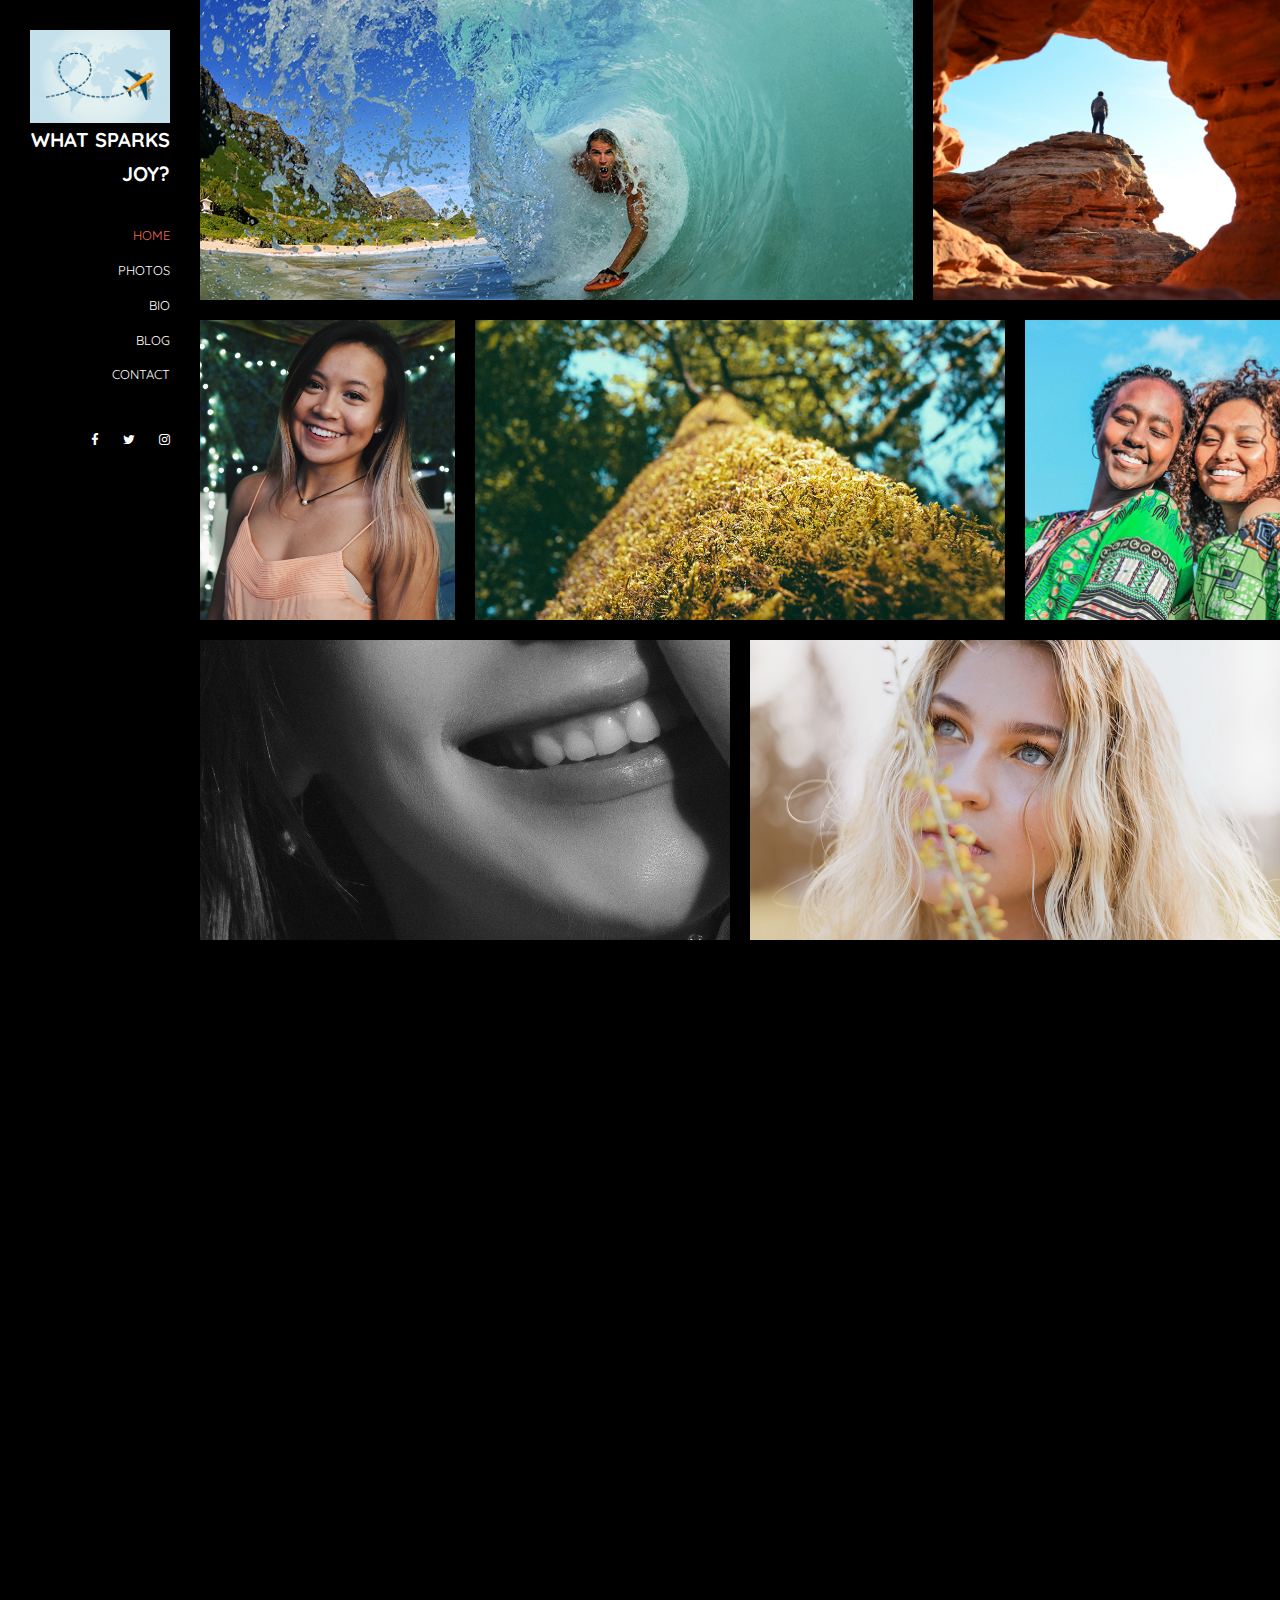
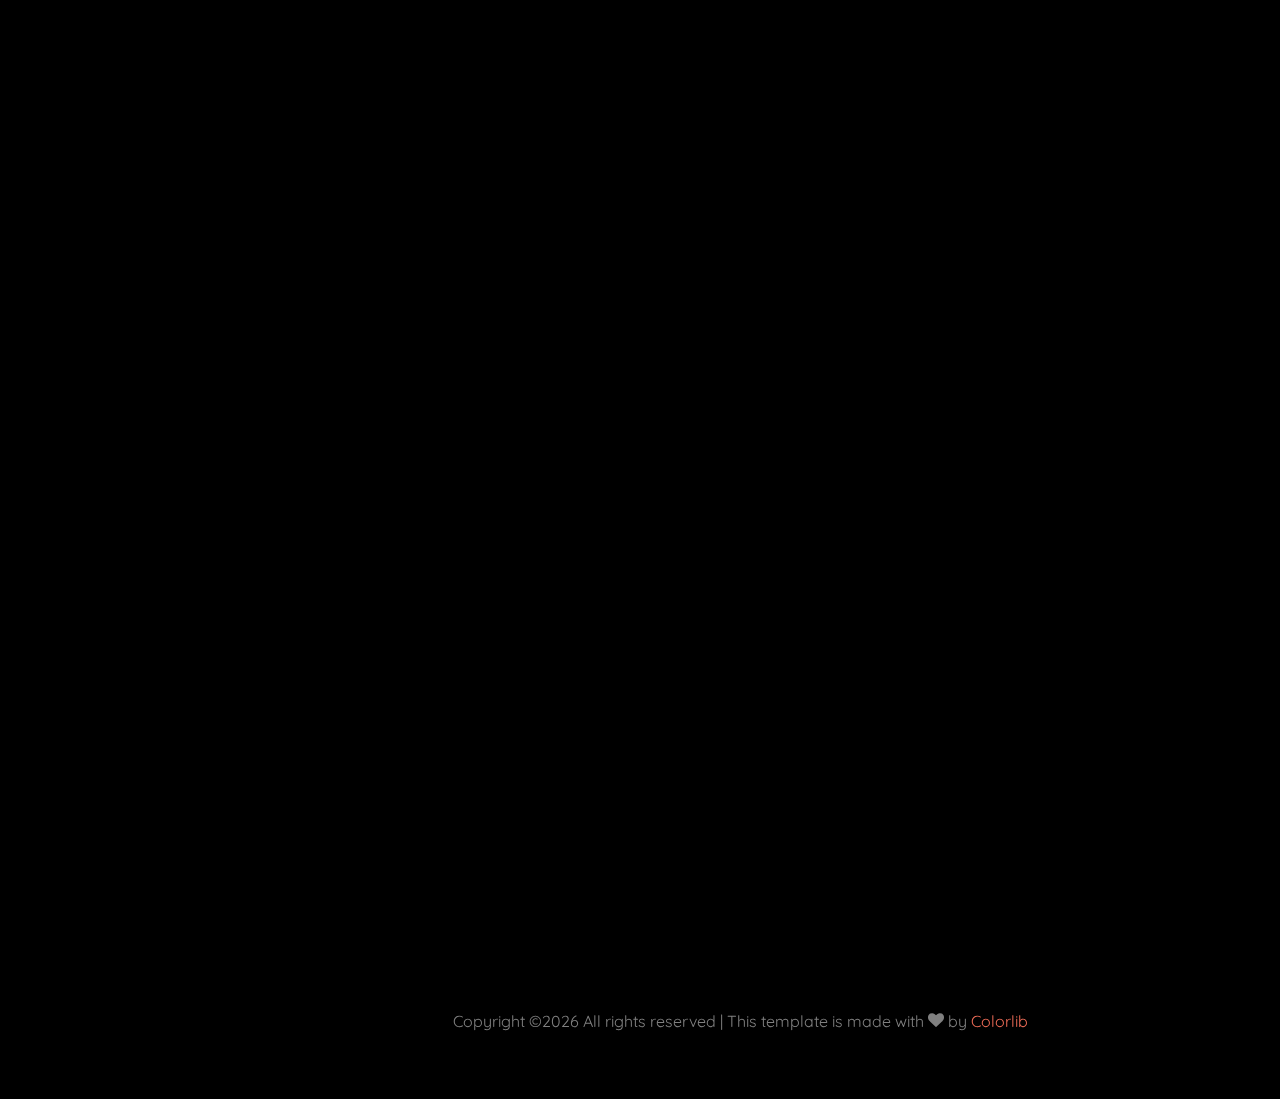
==== index.html @ b24325b1 "Change Theme" ====
<!DOCTYPE html>
<html lang="en">
  <head>
    <title>Shutter &mdash; Colorlib Website Template</title>
    <meta charset="utf-8">
    <meta name="viewport" content="width=device-width, initial-scale=1, shrink-to-fit=no">

    <link href="https://fonts.googleapis.com/css?family=Quicksand:300,400,500,700,900" rel="stylesheet">
    <link rel="stylesheet" href="fonts/icomoon/style.css">

    <link rel="stylesheet" href="css/bootstrap.min.css">
    <link rel="stylesheet" href="css/magnific-popup.css">
    <link rel="stylesheet" href="css/jquery-ui.css">
    <link rel="stylesheet" href="css/owl.carousel.min.css">
    <link rel="stylesheet" href="css/owl.theme.default.min.css">

    <link rel="stylesheet" href="css/bootstrap-datepicker.css">

    <link rel="stylesheet" href="fonts/flaticon/font/flaticon.css">

    <link rel="stylesheet" href="css/aos.css">
    <link rel="stylesheet" href="css/fancybox.min.css">

    <link rel="stylesheet" href="css/style.css">

  </head>
  <body>


  <div class="site-wrap">

  <div class="site-mobile-menu">
    <div class="site-mobile-menu-header">
      <div class="site-mobile-menu-close mt-3">
        <span class="icon-close2 js-menu-toggle"></span>
      </div>
    </div>
    <div class="site-mobile-menu-body"></div>
  </div>

  <header class="header-bar d-flex d-lg-block align-items-center" data-aos="fade-left">

    <div class="site-logo">
      <img src="images/about.jpg" alt="Image" class="img-fluid">
      <a href="index.html">What Sparks Joy?</a>
    </div>

    <div class="d-inline-block d-xl-none ml-md-0 ml-auto py-3" style="position: relative; top: 3px;"><a href="#" class="site-menu-toggle js-menu-toggle text-white"><span class="icon-menu h3"></span></a></div>

    <div class="main-menu">
      <ul class="js-clone-nav">
        <li class="active"><a href="index.html">Home</a></li>
        <li><a href="photos.html">Photos</a></li>
        <li><a href="bio.html">Bio</a></li>
        <li><a href="blog.html">Blog</a></li>
        <li><a href="contact.html">Contact</a></li>
      </ul>
      <ul class="social js-clone-nav">
        <li><a href="#"><span class="icon-facebook"></span></a></li>
        <li><a href="#"><span class="icon-twitter"></span></a></li>
        <li><a href="#"><span class="icon-instagram"></span></a></li>
      </ul>
    </div>
  </header>
  <main class="main-content">
    <div class="container-fluid photos">
      <div class="row align-items-stretch">

        <div class="col-6 col-md-6 col-lg-8" data-aos="fade-up">
          <a href="single.html" class="d-block photo-item">
            <img src="images/img_4.jpg" alt="Image" class="img-fluid">
            <div class="photo-text-more">
              <div class="photo-text-more">
              <h3 class="heading">Photos Title Here</h3>
              <span class="meta">42 Photos</span>
            </div>
            </div>
          </a>
        </div>
        <div class="col-6 col-md-6 col-lg-4" data-aos="fade-up" data-aos-delay="100">
          <a href="single.html" class="d-block photo-item">
            <img src="images/img_5.jpg" alt="Image" class="img-fluid">
            <div class="photo-text-more">
              <div class="photo-text-more">
              <h3 class="heading">Photos Title Here</h3>
              <span class="meta">42 Photos</span>
            </div>
            </div>
          </a>
        </div>

        <div class="col-6 col-md-6 col-lg-3" data-aos="fade-up">
          <a href="single.html" class="d-block photo-item">
            <img src="images/img_1.jpg" alt="Image" class="img-fluid">
            <div class="photo-text-more">
              <h3 class="heading">Photos Title Here</h3>
              <span class="meta">42 Photos</span>
            </div>
          </a>
        </div>
        <div class="col-6 col-md-6 col-lg-6" data-aos="fade-up" data-aos-delay="200">
          <a href="single.html" class="d-block photo-item">
            <img src="images/img_2.jpg" alt="Image" class="img-fluid">
            <div class="photo-text-more">
              <div class="photo-text-more">
              <h3 class="heading">Photos Title Here</h3>
              <span class="meta">42 Photos</span>
            </div>
            </div>
          </a>
        </div>
        <div class="col-6 col-md-6 col-lg-3" data-aos="fade-up" data-aos-delay="300">
          <a href="single.html" class="d-block photo-item">
            <img src="images/img_3.jpg" alt="Image" class="img-fluid">
            <div class="photo-text-more">
              <div class="photo-text-more">
              <h3 class="heading">Photos Title Here</h3>
              <span class="meta">42 Photos</span>
            </div>
            </div>
          </a>
        </div>



        <div class="col-6 col-md-6 col-lg-6" data-aos="fade-up" data-aos-delay="">
          <a href="single.html" class="d-block photo-item">
            <img src="images/img_6.jpg" alt="Image" class="img-fluid">
            <div class="photo-text-more">
              <div class="photo-text-more">
              <h3 class="heading">Photos Title Here</h3>
              <span class="meta">42 Photos</span>
            </div>
            </div>
          </a>
        </div>
        <div class="col-6 col-md-6 col-lg-6" data-aos="fade-up" data-aos-delay="100">
          <a href="single.html" class="d-block photo-item">
            <img src="images/img_7.jpg" alt="Image" class="img-fluid">
            <div class="photo-text-more">
              <div class="photo-text-more">
              <h3 class="heading">Photos Title Here</h3>
              <span class="meta">42 Photos</span>
            </div>
            </div>
          </a>
        </div>


        <div class="col-6 col-md-6 col-lg-4" data-aos="fade-up" data-aos-delay="">
          <a href="single.html" class="d-block photo-item">
            <img src="images/img_8.jpg" alt="Image" class="img-fluid">
            <div class="photo-text-more">
              <div class="photo-text-more">
              <h3 class="heading">Photos Title Here</h3>
              <span class="meta">42 Photos</span>
            </div>
            </div>
          </a>
        </div>
        <div class="col-6 col-md-6 col-lg-4" data-aos="fade-up" data-aos-delay="100">
          <a href="single.html" class="d-block photo-item">
            <img src="images/img_9.jpg" alt="Image" class="img-fluid">
            <div class="photo-text-more">
              <div class="photo-text-more">
              <h3 class="heading">Photos Title Here</h3>
              <span class="meta">42 Photos</span>
            </div>
            </div>
          </a>
        </div>
        <div class="col-6 col-md-6 col-lg-4" data-aos="fade-up" data-aos-delay="200">
          <a href="single.html" class="d-block photo-item">
            <img src="images/img_10.jpg" alt="Image" class="img-fluid">
            <div class="photo-text-more">
              <div class="photo-text-more">
              <h3 class="heading">Photos Title Here</h3>
              <span class="meta">42 Photos</span>
            </div>
            </div>
          </a>
        </div>


        <div class="col-6 col-md-6 col-lg-3" data-aos="fade-up" data-aos-delay="">
          <a href="single.html" class="d-block photo-item">
            <img src="images/img_1.jpg" alt="Image" class="img-fluid">
            <div class="photo-text-more">
              <div class="photo-text-more">
              <h3 class="heading">Photos Title Here</h3>
              <span class="meta">42 Photos</span>
            </div>
            </div>
          </a>
        </div>
        <div class="col-6 col-md-6 col-lg-6" data-aos="fade-up" data-aos-delay="100">
          <a href="single.html" class="d-block photo-item">
            <img src="images/img_2.jpg" alt="Image" class="img-fluid">
            <div class="photo-text-more">
              <div class="photo-text-more">
              <h3 class="heading">Photos Title Here</h3>
              <span class="meta">42 Photos</span>
            </div>
            </div>
          </a>
        </div>
        <div class="col-6 col-md-6 col-lg-3" data-aos="fade-up" data-aos-delay="200">
          <a href="single.html" class="d-block photo-item">
            <img src="images/img_3.jpg" alt="Image" class="img-fluid">
            <div class="photo-text-more">
              <div class="photo-text-more">
              <h3 class="heading">Photos Title Here</h3>
              <span class="meta">42 Photos</span>
            </div>
            </div>
          </a>
        </div>

        <div class="col-6 col-md-6 col-lg-8" data-aos="fade-up" data-aos-delay="">
          <a href="single.html" class="d-block photo-item">
            <img src="images/img_4.jpg" alt="Image" class="img-fluid">
            <div class="photo-text-more">
              <div class="photo-text-more">
              <h3 class="heading">Photos Title Here</h3>
              <span class="meta">42 Photos</span>
            </div>
            </div>
          </a>
        </div>
        <div class="col-6 col-md-6 col-lg-4" data-aos="fade-up" data-aos-delay="100">
          <a href="single.html" class="d-block photo-item">
            <img src="images/img_5.jpg" alt="Image" class="img-fluid">
            <div class="photo-text-more">
              <div class="photo-text-more">
              <h3 class="heading">Photos Title Here</h3>
              <span class="meta">42 Photos</span>
            </div>
            </div>
          </a>
        </div>

        <div class="col-6 col-md-6 col-lg-6" data-aos="fade-up" data-aos-delay="">
          <a href="single.html" class="d-block photo-item">
            <img src="images/img_6.jpg" alt="Image" class="img-fluid">
            <div class="photo-text-more">
              <div class="photo-text-more">
              <h3 class="heading">Photos Title Here</h3>
              <span class="meta">42 Photos</span>
            </div>
            </div>
          </a>
        </div>
        <div class="col-6 col-md-6 col-lg-6" data-aos="fade-up" data-aos-delay="100">
          <a href="single.html" class="d-block photo-item">
            <img src="images/img_7.jpg" alt="Image" class="img-fluid">
            <div class="photo-text-more">
              <div class="photo-text-more">
              <h3 class="heading">Photos Title Here</h3>
              <span class="meta">42 Photos</span>
            </div>
            </div>
          </a>
        </div>


        <div class="col-6 col-md-6 col-lg-4" data-aos="fade-up" data-aos-delay="">
          <a href="single.html" class="d-block photo-item">
            <img src="images/img_8.jpg" alt="Image" class="img-fluid">
            <div class="photo-text-more">
              <div class="photo-text-more">
              <h3 class="heading">Photos Title Here</h3>
              <span class="meta">42 Photos</span>
            </div>
            </div>
          </a>
        </div>
        <div class="col-6 col-md-6 col-lg-8" data-aos="fade-up" data-aos-delay="100">
          <a href="single.html" class="d-block photo-item">
            <img src="images/img_9.jpg" alt="Image" class="img-fluid">
            <div class="photo-text-more">
              <div class="photo-text-more">
              <h3 class="heading">Photos Title Here</h3>
              <span class="meta">42 Photos</span>
            </div>
            </div>
          </a>
        </div>


      </div>

      <div class="row justify-content-center">
        <div class="col-md-12 text-center py-5">
          <p>
        <!-- Link back to Colorlib can't be removed. Template is licensed under CC BY 3.0. -->
        Copyright &copy;<script>document.write(new Date().getFullYear());</script> All rights reserved | This template is made with <i class="icon-heart" aria-hidden="true"></i> by <a href="https://colorlib.com" target="_blank" >Colorlib</a>
        <!-- Link back to Colorlib can't be removed. Template is licensed under CC BY 3.0. -->
      </p>
        </div>
      </div>
    </div>
  </main>

</div> <!-- .site-wrap -->

  <script src="js/jquery-3.3.1.min.js"></script>
  <script src="js/jquery-migrate-3.0.1.min.js"></script>
  <script src="js/jquery-ui.js"></script>
  <script src="js/popper.min.js"></script>
  <script src="js/bootstrap.min.js"></script>
  <script src="js/owl.carousel.min.js"></script>
  <script src="js/jquery.stellar.min.js"></script>
  <script src="js/jquery.countdown.min.js"></script>
  <script src="js/jquery.magnific-popup.min.js"></script>
  <script src="js/bootstrap-datepicker.min.js"></script>
  <script src="js/aos.js"></script>

  <script src="js/jquery.fancybox.min.js"></script>

  <script src="js/main.js"></script>

  </body>
</html>
---- fonts/icomoon/style.css ----
@font-face {
  font-family: 'icomoon';
  src:  url('fonts/icomoon.eot?10si43');
  src:  url('fonts/icomoon.eot?10si43#iefix') format('embedded-opentype'),
    url('fonts/icomoon.ttf?10si43') format('truetype'),
    url('fonts/icomoon.woff?10si43') format('woff'),
    url('fonts/icomoon.svg?10si43#icomoon') format('svg');
  font-weight: normal;
  font-style: normal;
}

[class^="icon-"], [class*=" icon-"] {
  /* use !important to prevent issues with browser extensions that change fonts */
  font-family: 'icomoon' !important;
  speak: none;
  font-style: normal;
  font-weight: normal;
  font-variant: normal;
  text-transform: none;
  line-height: 1;

  /* Better Font Rendering =========== */
  -webkit-font-smoothing: antialiased;
  -moz-osx-font-smoothing: grayscale;
}

.icon-asterisk:before {
  content: "\f069";
}
.icon-plus:before {
  content: "\f067";
}
.icon-question:before {
  content: "\f128";
}
.icon-minus:before {
  content: "\f068";
}
.icon-glass:before {
  content: "\f000";
}
.icon-music:before {
  content: "\f001";
}
.icon-search:before {
  content: "\f002";
}
.icon-envelope-o:before {
  content: "\f003";
}
.icon-heart:before {
  content: "\f004";
}
.icon-star:before {
  content: "\f005";
}
.icon-star-o:before {
  content: "\f006";
}
.icon-user:before {
  content: "\f007";
}
.icon-film:before {
  content: "\f008";
}
.icon-th-large:before {
  content: "\f009";
}
.icon-th:before {
  content: "\f00a";
}
.icon-th-list:before {
  content: "\f00b";
}
.icon-check:before {
  content: "\f00c";
}
.icon-close:before {
  content: "\f00d";
}
.icon-remove:before {
  content: "\f00d";
}
.icon-times:before {
  content: "\f00d";
}
.icon-search-plus:before {
  content: "\f00e";
}
.icon-search-minus:before {
  content: "\f010";
}
.icon-power-off:before {
  content: "\f011";
}
.icon-signal:before {
  content: "\f012";
}
.icon-cog:before {
  content: "\f013";
}
.icon-gear:before {
  content: "\f013";
}
.icon-trash-o:before {
  content: "\f014";
}
.icon-home:before {
  content: "\f015";
}
.icon-file-o:before {
  content: "\f016";
}
.icon-clock-o:before {
  content: "\f017";
}
.icon-road:before {
  content: "\f018";
}
.icon-download:before {
  content: "\f019";
}
.icon-arrow-circle-o-down:before {
  content: "\f01a";
}
.icon-arrow-circle-o-up:before {
  content: "\f01b";
}
.icon-inbox:before {
  content: "\f01c";
}
.icon-play-circle-o:before {
  content: "\f01d";
}
.icon-repeat:before {
  content: "\f01e";
}
.icon-rotate-right:before {
  content: "\f01e";
}
.icon-refresh:before {
  content: "\f021";
}
.icon-list-alt:before {
  content: "\f022";
}
.icon-lock:before {
  content: "\f023";
}
.icon-flag:before {
  content: "\f024";
}
.icon-headphones:before {
  content: "\f025";
}
.icon-volume-off:before {
  content: "\f026";
}
.icon-volume-down:before {
  content: "\f027";
}
.icon-volume-up:before {
  content: "\f028";
}
.icon-qrcode:before {
  content: "\f029";
}
.icon-barcode:before {
  content: "\f02a";
}
.icon-tag:before {
  content: "\f02b";
}
.icon-tags:before {
  content: "\f02c";
}
.icon-book:before {
  content: "\f02d";
}
.icon-bookmark:before {
  content: "\f02e";
}
.icon-print:before {
  content: "\f02f";
}
.icon-camera:before {
  content: "\f030";
}
.icon-font:before {
  content: "\f031";
}
.icon-bold:before {
  content: "\f032";
}
.icon-italic:before {
  content: "\f033";
}
.icon-text-height:before {
  content: "\f034";
}
.icon-text-width:before {
  content: "\f035";
}
.icon-align-left:before {
  content: "\f036";
}
.icon-align-center:before {
  content: "\f037";
}
.icon-align-right:before {
  content: "\f038";
}
.icon-align-justify:before {
  content: "\f039";
}
.icon-list:before {
  content: "\f03a";
}
.icon-dedent:before {
  content: "\f03b";
}
.icon-outdent:before {
  content: "\f03b";
}
.icon-indent:before {
  content: "\f03c";
}
.icon-video-camera:before {
  content: "\f03d";
}
.icon-image:before {
  content: "\f03e";
}
.icon-photo:before {
  content: "\f03e";
}
.icon-picture-o:before {
  content: "\f03e";
}
.icon-pencil:before {
  content: "\f040";
}
.icon-map-marker:before {
  content: "\f041";
}
.icon-adjust:before {
  content: "\f042";
}
.icon-tint:before {
  content: "\f043";
}
.icon-edit:before {
  content: "\f044";
}
.icon-pencil-square-o:before {
  content: "\f044";
}
.icon-share-square-o:before {
  content: "\f045";
}
.icon-check-square-o:before {
  content: "\f046";
}
.icon-arrows:before {
  content: "\f047";
}
.icon-step-backward:before {
  content: "\f048";
}
.icon-fast-backward:before {
  content: "\f049";
}
.icon-backward:before {
  content: "\f04a";
}
.icon-play:before {
  content: "\f04b";
}
.icon-pause:before {
  content: "\f04c";
}
.icon-stop:before {
  content: "\f04d";
}
.icon-forward:before {
  content: "\f04e";
}
.icon-fast-forward:before {
  content: "\f050";
}
.icon-step-forward:before {
  content: "\f051";
}
.icon-eject:before {
  content: "\f052";
}
.icon-chevron-left:before {
  content: "\f053";
}
.icon-chevron-right:before {
  content: "\f054";
}
.icon-plus-circle:before {
  content: "\f055";
}
.icon-minus-circle:before {
  content: "\f056";
}
.icon-times-circle:before {
  content: "\f057";
}
.icon-check-circle:before {
  content: "\f058";
}
.icon-question-circle:before {
  content: "\f059";
}
.icon-info-circle:before {
  content: "\f05a";
}
.icon-crosshairs:before {
  content: "\f05b";
}
.icon-times-circle-o:before {
  content: "\f05c";
}
.icon-check-circle-o:before {
  content: "\f05d";
}
.icon-ban:before {
  content: "\f05e";
}
.icon-arrow-left:before {
  content: "\f060";
}
.icon-arrow-right:before {
  content: "\f061";
}
.icon-arrow-up:before {
  content: "\f062";
}
.icon-arrow-down:before {
  content: "\f063";
}
.icon-mail-forward:before {
  content: "\f064";
}
.icon-share:before {
  content: "\f064";
}
.icon-expand:before {
  content: "\f065";
}
.icon-compress:before {
  content: "\f066";
}
.icon-exclamation-circle:before {
  content: "\f06a";
}
.icon-gift:before {
  content: "\f06b";
}
.icon-leaf:before {
  content: "\f06c";
}
.icon-fire:before {
  content: "\f06d";
}
.icon-eye:before {
  content: "\f06e";
}
.icon-eye-slash:before {
  content: "\f070";
}
.icon-exclamation-triangle:before {
  content: "\f071";
}
.icon-warning:before {
  content: "\f071";
}
.icon-plane:before {
  content: "\f072";
}
.icon-calendar:before {
  content: "\f073";
}
.icon-random:before {
  content: "\f074";
}
.icon-comment:before {
  content: "\f075";
}
.icon-magnet:before {
  content: "\f076";
}
.icon-chevron-up:before {
  content: "\f077";
}
.icon-chevron-down:before {
  content: "\f078";
}
.icon-retweet:before {
  content: "\f079";
}
.icon-shopping-cart:before {
  content: "\f07a";
}
.icon-folder:before {
  content: "\f07b";
}
.icon-folder-open:before {
  content: "\f07c";
}
.icon-arrows-v:before {
  content: "\f07d";
}
.icon-arrows-h:before {
  content: "\f07e";
}
.icon-bar-chart:before {
  content: "\f080";
}
.icon-bar-chart-o:before {
  content: "\f080";
}
.icon-twitter-square:before {
  content: "\f081";
}
.icon-facebook-square:before {
  content: "\f082";
}
.icon-camera-retro:before {
  content: "\f083";
}
.icon-key:before {
  content: "\f084";
}
.icon-cogs:before {
  content: "\f085";
}
.icon-gears:before {
  content: "\f085";
}
.icon-comments:before {
  content: "\f086";
}
.icon-thumbs-o-up:before {
  content: "\f087";
}
.icon-thumbs-o-down:before {
  content: "\f088";
}
.icon-star-half:before {
  content: "\f089";
}
.icon-heart-o:before {
  content: "\f08a";
}
.icon-sign-out:before {
  content: "\f08b";
}
.icon-linkedin-square:before {
  content: "\f08c";
}
.icon-thumb-tack:before {
  content: "\f08d";
}
.icon-external-link:before {
  content: "\f08e";
}
.icon-sign-in:before {
  content: "\f090";
}
.icon-trophy:before {
  content: "\f091";
}
.icon-github-square:before {
  content: "\f092";
}
.icon-upload:before {
  content: "\f093";
}
.icon-lemon-o:before {
  content: "\f094";
}
.icon-phone:before {
  content: "\f095";
}
.icon-square-o:before {
  content: "\f096";
}
.icon-bookmark-o:before {
  content: "\f097";
}
.icon-phone-square:before {
  content: "\f098";
}
.icon-twitter:before {
  content: "\f099";
}
.icon-facebook:before {
  content: "\f09a";
}
.icon-facebook-f:before {
  content: "\f09a";
}
.icon-github:before {
  content: "\f09b";
}
.icon-unlock:before {
  content: "\f09c";
}
.icon-credit-card:before {
  content: "\f09d";
}
.icon-feed:before {
  content: "\f09e";
}
.icon-rss:before {
  content: "\f09e";
}
.icon-hdd-o:before {
  content: "\f0a0";
}
.icon-bullhorn:before {
  content: "\f0a1";
}
.icon-bell-o:before {
  content: "\f0a2";
}
.icon-certificate:before {
  content: "\f0a3";
}
.icon-hand-o-right:before {
  content: "\f0a4";
}
.icon-hand-o-left:before {
  content: "\f0a5";
}
.icon-hand-o-up:before {
  content: "\f0a6";
}
.icon-hand-o-down:before {
  content: "\f0a7";
}
.icon-arrow-circle-left:before {
  content: "\f0a8";
}
.icon-arrow-circle-right:before {
  content: "\f0a9";
}
.icon-arrow-circle-up:before {
  content: "\f0aa";
}
.icon-arrow-circle-down:before {
  content: "\f0ab";
}
.icon-globe:before {
  content: "\f0ac";
}
.icon-wrench:before {
  content: "\f0ad";
}
.icon-tasks:before {
  content: "\f0ae";
}
.icon-filter:before {
  content: "\f0b0";
}
.icon-briefcase:before {
  content: "\f0b1";
}
.icon-arrows-alt:before {
  content: "\f0b2";
}
.icon-group:before {
  content: "\f0c0";
}
.icon-users:before {
  content: "\f0c0";
}
.icon-chain:before {
  content: "\f0c1";
}
.icon-link:before {
  content: "\f0c1";
}
.icon-cloud:before {
  content: "\f0c2";
}
.icon-flask:before {
  content: "\f0c3";
}
.icon-cut:before {
  content: "\f0c4";
}
.icon-scissors:before {
  content: "\f0c4";
}
.icon-copy:before {
  content: "\f0c5";
}
.icon-files-o:before {
  content: "\f0c5";
}
.icon-paperclip:before {
  content: "\f0c6";
}
.icon-floppy-o:before {
  content: "\f0c7";
}
.icon-save:before {
  content: "\f0c7";
}
.icon-square:before {
  content: "\f0c8";
}
.icon-bars:before {
  content: "\f0c9";
}
.icon-navicon:before {
  content: "\f0c9";
}
.icon-reorder:before {
  content: "\f0c9";
}
.icon-list-ul:before {
  content: "\f0ca";
}
.icon-list-ol:before {
  content: "\f0cb";
}
.icon-strikethrough:before {
  content: "\f0cc";
}
.icon-underline:before {
  content: "\f0cd";
}
.icon-table:before {
  content: "\f0ce";
}
.icon-magic:before {
  content: "\f0d0";
}
.icon-truck:before {
  content: "\f0d1";
}
.icon-pinterest:before {
  content: "\f0d2";
}
.icon-pinterest-square:before {
  content: "\f0d3";
}
.icon-google-plus-square:before {
  content: "\f0d4";
}
.icon-google-plus:before {
  content: "\f0d5";
}
.icon-money:before {
  content: "\f0d6";
}
.icon-caret-down:before {
  content: "\f0d7";
}
.icon-caret-up:before {
  content: "\f0d8";
}
.icon-caret-left:before {
  content: "\f0d9";
}
.icon-caret-right:before {
  content: "\f0da";
}
.icon-columns:before {
  content: "\f0db";
}
.icon-sort:before {
  content: "\f0dc";
}
.icon-unsorted:before {
  content: "\f0dc";
}
.icon-sort-desc:before {
  content: "\f0dd";
}
.icon-sort-down:before {
  content: "\f0dd";
}
.icon-sort-asc:before {
  content: "\f0de";
}
.icon-sort-up:before {
  content: "\f0de";
}
.icon-envelope:before {
  content: "\f0e0";
}
.icon-linkedin:before {
  content: "\f0e1";
}
.icon-rotate-left:before {
  content: "\f0e2";
}
.icon-undo:before {
  content: "\f0e2";
}
.icon-gavel:before {
  content: "\f0e3";
}
.icon-legal:before {
  content: "\f0e3";
}
.icon-dashboard:before {
  content: "\f0e4";
}
.icon-tachometer:before {
  content: "\f0e4";
}
.icon-comment-o:before {
  content: "\f0e5";
}
.icon-comments-o:before {
  content: "\f0e6";
}
.icon-bolt:before {
  content: "\f0e7";
}
.icon-flash:before {
  content: "\f0e7";
}
.icon-sitemap:before {
  content: "\f0e8";
}
.icon-umbrella:before {
  content: "\f0e9";
}
.icon-clipboard:before {
  content: "\f0ea";
}
.icon-paste:before {
  content: "\f0ea";
}
.icon-lightbulb-o:before {
  content: "\f0eb";
}
.icon-exchange:before {
  content: "\f0ec";
}
.icon-cloud-download:before {
  content: "\f0ed";
}
.icon-cloud-upload:before {
  content: "\f0ee";
}
.icon-user-md:before {
  content: "\f0f0";
}
.icon-stethoscope:before {
  content: "\f0f1";
}
.icon-suitcase:before {
  content: "\f0f2";
}
.icon-bell:before {
  content: "\f0f3";
}
.icon-coffee:before {
  content: "\f0f4";
}
.icon-cutlery:before {
  content: "\f0f5";
}
.icon-file-text-o:before {
  content: "\f0f6";
}
.icon-building-o:before {
  content: "\f0f7";
}
.icon-hospital-o:before {
  content: "\f0f8";
}
.icon-ambulance:before {
  content: "\f0f9";
}
.icon-medkit:before {
  content: "\f0fa";
}
.icon-fighter-jet:before {
  content: "\f0fb";
}
.icon-beer:before {
  content: "\f0fc";
}
.icon-h-square:before {
  content: "\f0fd";
}
.icon-plus-square:before {
  content: "\f0fe";
}
.icon-angle-double-left:before {
  content: "\f100";
}
.icon-angle-double-right:before {
  content: "\f101";
}
.icon-angle-double-up:before {
  content: "\f102";
}
.icon-angle-double-down:before {
  content: "\f103";
}
.icon-angle-left:before {
  content: "\f104";
}
.icon-angle-right:before {
  content: "\f105";
}
.icon-angle-up:before {
  content: "\f106";
}
.icon-angle-down:before {
  content: "\f107";
}
.icon-desktop:before {
  content: "\f108";
}
.icon-laptop:before {
  content: "\f109";
}
.icon-tablet:before {
  content: "\f10a";
}
.icon-mobile:before {
  content: "\f10b";
}
.icon-mobile-phone:before {
  content: "\f10b";
}
.icon-circle-o:before {
  content: "\f10c";
}
.icon-quote-left:before {
  content: "\f10d";
}
.icon-quote-right:before {
  content: "\f10e";
}
.icon-spinner:before {
  content: "\f110";
}
.icon-circle:before {
  content: "\f111";
}
.icon-mail-reply:before {
  content: "\f112";
}
.icon-reply:before {
  content: "\f112";
}
.icon-github-alt:before {
  content: "\f113";
}
.icon-folder-o:before {
  content: "\f114";
}
.icon-folder-open-o:before {
  content: "\f115";
}
.icon-smile-o:before {
  content: "\f118";
}
.icon-frown-o:before {
  content: "\f119";
}
.icon-meh-o:before {
  content: "\f11a";
}
.icon-gamepad:before {
  content: "\f11b";
}
.icon-keyboard-o:before {
  content: "\f11c";
}
.icon-flag-o:before {
  content: "\f11d";
}
.icon-flag-checkered:before {
  content: "\f11e";
}
.icon-terminal:before {
  content: "\f120";
}
.icon-code:before {
  content: "\f121";
}
.icon-mail-reply-all:before {
  content: "\f122";
}
.icon-reply-all:before {
  content: "\f122";
}
.icon-star-half-empty:before {
  content: "\f123";
}
.icon-star-half-full:before {
  content: "\f123";
}
.icon-star-half-o:before {
  content: "\f123";
}
.icon-location-arrow:before {
  content: "\f124";
}
.icon-crop:before {
  content: "\f125";
}
.icon-code-fork:before {
  content: "\f126";
}
.icon-chain-broken:before {
  content: "\f127";
}
.icon-unlink:before {
  content: "\f127";
}
.icon-info:before {
  content: "\f129";
}
.icon-exclamation:before {
  content: "\f12a";
}
.icon-superscript:before {
  content: "\f12b";
}
.icon-subscript:before {
  content: "\f12c";
}
.icon-eraser:before {
  content: "\f12d";
}
.icon-puzzle-piece:before {
  content: "\f12e";
}
.icon-microphone:before {
  content: "\f130";
}
.icon-microphone-slash:before {
  content: "\f131";
}
.icon-shield:before {
  content: "\f132";
}
.icon-calendar-o:before {
  content: "\f133";
}
.icon-fire-extinguisher:before {
  content: "\f134";
}
.icon-rocket:before {
  content: "\f135";
}
.icon-maxcdn:before {
  content: "\f136";
}
.icon-chevron-circle-left:before {
  content: "\f137";
}
.icon-chevron-circle-right:before {
  content: "\f138";
}
.icon-chevron-circle-up:before {
  content: "\f139";
}
.icon-chevron-circle-down:before {
  content: "\f13a";
}
.icon-html5:before {
  content: "\f13b";
}
.icon-css3:before {
  content: "\f13c";
}
.icon-anchor:before {
  content: "\f13d";
}
.icon-unlock-alt:before {
  content: "\f13e";
}
.icon-bullseye:before {
  content: "\f140";
}
.icon-ellipsis-h:before {
  content: "\f141";
}
.icon-ellipsis-v:before {
  content: "\f142";
}
.icon-rss-square:before {
  content: "\f143";
}
.icon-play-circle:before {
  content: "\f144";
}
.icon-ticket:before {
  content: "\f145";
}
.icon-minus-square:before {
  content: "\f146";
}
.icon-minus-square-o:before {
  content: "\f147";
}
.icon-level-up:before {
  content: "\f148";
}
.icon-level-down:before {
  content: "\f149";
}
.icon-check-square:before {
  content: "\f14a";
}
.icon-pencil-square:before {
  content: "\f14b";
}
.icon-external-link-square:before {
  content: "\f14c";
}
.icon-share-square:before {
  content: "\f14d";
}
.icon-compass:before {
  content: "\f14e";
}
.icon-caret-square-o-down:before {
  content: "\f150";
}
.icon-toggle-down:before {
  content: "\f150";
}
.icon-caret-square-o-up:before {
  content: "\f151";
}
.icon-toggle-up:before {
  content: "\f151";
}
.icon-caret-square-o-right:before {
  content: "\f152";
}
.icon-toggle-right:before {
  content: "\f152";
}
.icon-eur:before {
  content: "\f153";
}
.icon-euro:before {
  content: "\f153";
}
.icon-gbp:before {
  content: "\f154";
}
.icon-dollar:before {
  content: "\f155";
}
.icon-usd:before {
  content: "\f155";
}
.icon-inr:before {
  content: "\f156";
}
.icon-rupee:before {
  content: "\f156";
}
.icon-cny:before {
  content: "\f157";
}
.icon-jpy:before {
  content: "\f157";
}
.icon-rmb:before {
  content: "\f157";
}
.icon-yen:before {
  content: "\f157";
}
.icon-rouble:before {
  content: "\f158";
}
.icon-rub:before {
  content: "\f158";
}
.icon-ruble:before {
  content: "\f158";
}
.icon-krw:before {
  content: "\f159";
}
.icon-won:before {
  content: "\f159";
}
.icon-bitcoin:before {
  content: "\f15a";
}
.icon-btc:before {
  content: "\f15a";
}
.icon-file:before {
  content: "\f15b";
}
.icon-file-text:before {
  content: "\f15c";
}
.icon-sort-alpha-asc:before {
  content: "\f15d";
}
.icon-sort-alpha-desc:before {
  content: "\f15e";
}
.icon-sort-amount-asc:before {
  content: "\f160";
}
.icon-sort-amount-desc:before {
  content: "\f161";
}
.icon-sort-numeric-asc:before {
  content: "\f162";
}
.icon-sort-numeric-desc:before {
  content: "\f163";
}
.icon-thumbs-up:before {
  content: "\f164";
}
.icon-thumbs-down:before {
  content: "\f165";
}
.icon-youtube-square:before {
  content: "\f166";
}
.icon-youtube:before {
  content: "\f167";
}
.icon-xing:before {
  content: "\f168";
}
.icon-xing-square:before {
  content: "\f169";
}
.icon-youtube-play:before {
  content: "\f16a";
}
.icon-dropbox:before {
  content: "\f16b";
}
.icon-stack-overflow:before {
  content: "\f16c";
}
.icon-instagram:before {
  content: "\f16d";
}
.icon-flickr:before {
  content: "\f16e";
}
.icon-adn:before {
  content: "\f170";
}
.icon-bitbucket:before {
  content: "\f171";
}
.icon-bitbucket-square:before {
  content: "\f172";
}
.icon-tumblr:before {
  content: "\f173";
}
.icon-tumblr-square:before {
  content: "\f174";
}
.icon-long-arrow-down:before {
  content: "\f175";
}
.icon-long-arrow-up:before {
  content: "\f176";
}
.icon-long-arrow-left:before {
  content: "\f177";
}
.icon-long-arrow-right:before {
  content: "\f178";
}
.icon-apple:before {
  content: "\f179";
}
.icon-windows:before {
  content: "\f17a";
}
.icon-android:before {
  content: "\f17b";
}
.icon-linux:before {
  content: "\f17c";
}
.icon-dribbble:before {
  content: "\f17d";
}
.icon-skype:before {
  content: "\f17e";
}
.icon-foursquare:before {
  content: "\f180";
}
.icon-trello:before {
  content: "\f181";
}
.icon-female:before {
  content: "\f182";
}
.icon-male:before {
  content: "\f183";
}
.icon-gittip:before {
  content: "\f184";
}
.icon-gratipay:before {
  content: "\f184";
}
.icon-sun-o:before {
  content: "\f185";
}
.icon-moon-o:before {
  content: "\f186";
}
.icon-archive:before {
  content: "\f187";
}
.icon-bug:before {
  content: "\f188";
}
.icon-vk:before {
  content: "\f189";
}
.icon-weibo:before {
  content: "\f18a";
}
.icon-renren:before {
  content: "\f18b";
}
.icon-pagelines:before {
  content: "\f18c";
}
.icon-stack-exchange:before {
  content: "\f18d";
}
.icon-arrow-circle-o-right:before {
  content: "\f18e";
}
.icon-arrow-circle-o-left:before {
  content: "\f190";
}
.icon-caret-square-o-left:before {
  content: "\f191";
}
.icon-toggle-left:before {
  content: "\f191";
}
.icon-dot-circle-o:before {
  content: "\f192";
}
.icon-wheelchair:before {
  content: "\f193";
}
.icon-vimeo-square:before {
  content: "\f194";
}
.icon-try:before {
  content: "\f195";
}
.icon-turkish-lira:before {
  content: "\f195";
}
.icon-plus-square-o:before {
  content: "\f196";
}
.icon-space-shuttle:before {
  content: "\f197";
}
.icon-slack:before {
  content: "\f198";
}
.icon-envelope-square:before {
  content: "\f199";
}
.icon-wordpress:before {
  content: "\f19a";
}
.icon-openid:before {
  content: "\f19b";
}
.icon-bank:before {
  content: "\f19c";
}
.icon-institution:before {
  content: "\f19c";
}
.icon-university:before {
  content: "\f19c";
}
.icon-graduation-cap:before {
  content: "\f19d";
}
.icon-mortar-board:before {
  content: "\f19d";
}
.icon-yahoo:before {
  content: "\f19e";
}
.icon-google:before {
  content: "\f1a0";
}
.icon-reddit:before {
  content: "\f1a1";
}
.icon-reddit-square:before {
  content: "\f1a2";
}
.icon-stumbleupon-circle:before {
  content: "\f1a3";
}
.icon-stumbleupon:before {
  content: "\f1a4";
}
.icon-delicious:before {
  content: "\f1a5";
}
.icon-digg:before {
  content: "\f1a6";
}
.icon-pied-piper-pp:before {
  content: "\f1a7";
}
.icon-pied-piper-alt:before {
  content: "\f1a8";
}
.icon-drupal:before {
  content: "\f1a9";
}
.icon-joomla:before {
  content: "\f1aa";
}
.icon-language:before {
  content: "\f1ab";
}
.icon-fax:before {
  content: "\f1ac";
}
.icon-building:before {
  content: "\f1ad";
}
.icon-child:before {
  content: "\f1ae";
}
.icon-paw:before {
  content: "\f1b0";
}
.icon-spoon:before {
  content: "\f1b1";
}
.icon-cube:before {
  content: "\f1b2";
}
.icon-cubes:before {
  content: "\f1b3";
}
.icon-behance:before {
  content: "\f1b4";
}
.icon-behance-square:before {
  content: "\f1b5";
}
.icon-steam:before {
  content: "\f1b6";
}
.icon-steam-square:before {
  content: "\f1b7";
}
.icon-recycle:before {
  content: "\f1b8";
}
.icon-automobile:before {
  content: "\f1b9";
}
.icon-car:before {
  content: "\f1b9";
}
.icon-cab:before {
  content: "\f1ba";
}
.icon-taxi:before {
  content: "\f1ba";
}
.icon-tree:before {
  content: "\f1bb";
}
.icon-spotify:before {
  content: "\f1bc";
}
.icon-deviantart:before {
  content: "\f1bd";
}
.icon-soundcloud:before {
  content: "\f1be";
}
.icon-database:before {
  content: "\f1c0";
}
.icon-file-pdf-o:before {
  content: "\f1c1";
}
.icon-file-word-o:before {
  content: "\f1c2";
}
.icon-file-excel-o:before {
  content: "\f1c3";
}
.icon-file-powerpoint-o:before {
  content: "\f1c4";
}
.icon-file-image-o:before {
  content: "\f1c5";
}
.icon-file-photo-o:before {
  content: "\f1c5";
}
.icon-file-picture-o:before {
  content: "\f1c5";
}
.icon-file-archive-o:before {
  content: "\f1c6";
}
.icon-file-zip-o:before {
  content: "\f1c6";
}
.icon-file-audio-o:before {
  content: "\f1c7";
}
.icon-file-sound-o:before {
  content: "\f1c7";
}
.icon-file-movie-o:before {
  content: "\f1c8";
}
.icon-file-video-o:before {
  content: "\f1c8";
}
.icon-file-code-o:before {
  content: "\f1c9";
}
.icon-vine:before {
  content: "\f1ca";
}
.icon-codepen:before {
  content: "\f1cb";
}
.icon-jsfiddle:before {
  content: "\f1cc";
}
.icon-life-bouy:before {
  content: "\f1cd";
}
.icon-life-buoy:before {
  content: "\f1cd";
}
.icon-life-ring:before {
  content: "\f1cd";
}
.icon-life-saver:before {
  content: "\f1cd";
}
.icon-support:before {
  content: "\f1cd";
}
.icon-circle-o-notch:before {
  content: "\f1ce";
}
.icon-ra:before {
  content: "\f1d0";
}
.icon-rebel:before {
  content: "\f1d0";
}
.icon-resistance:before {
  content: "\f1d0";
}
.icon-empire:before {
  content: "\f1d1";
}
.icon-ge:before {
  content: "\f1d1";
}
.icon-git-square:before {
  content: "\f1d2";
}
.icon-git:before {
  content: "\f1d3";
}
.icon-hacker-news:before {
  content: "\f1d4";
}
.icon-y-combinator-square:before {
  content: "\f1d4";
}
.icon-yc-square:before {
  content: "\f1d4";
}
.icon-tencent-weibo:before {
  content: "\f1d5";
}
.icon-qq:before {
  content: "\f1d6";
}
.icon-wechat:before {
  content: "\f1d7";
}
.icon-weixin:before {
  content: "\f1d7";
}
.icon-paper-plane:before {
  content: "\f1d8";
}
.icon-send:before {
  content: "\f1d8";
}
.icon-paper-plane-o:before {
  content: "\f1d9";
}
.icon-send-o:before {
  content: "\f1d9";
}
.icon-history:before {
  content: "\f1da";
}
.icon-circle-thin:before {
  content: "\f1db";
}
.icon-header:before {
  content: "\f1dc";
}
.icon-paragraph:before {
  content: "\f1dd";
}
.icon-sliders:before {
  content: "\f1de";
}
.icon-share-alt:before {
  content: "\f1e0";
}
.icon-share-alt-square:before {
  content: "\f1e1";
}
.icon-bomb:before {
  content: "\f1e2";
}
.icon-futbol-o:before {
  content: "\f1e3";
}
.icon-soccer-ball-o:before {
  content: "\f1e3";
}
.icon-tty:before {
  content: "\f1e4";
}
.icon-binoculars:before {
  content: "\f1e5";
}
.icon-plug:before {
  content: "\f1e6";
}
.icon-slideshare:before {
  content: "\f1e7";
}
.icon-twitch:before {
  content: "\f1e8";
}
.icon-yelp:before {
  content: "\f1e9";
}
.icon-newspaper-o:before {
  content: "\f1ea";
}
.icon-wifi:before {
  content: "\f1eb";
}
.icon-calculator:before {
  content: "\f1ec";
}
.icon-paypal:before {
  content: "\f1ed";
}
.icon-google-wallet:before {
  content: "\f1ee";
}
.icon-cc-visa:before {
  content: "\f1f0";
}
.icon-cc-mastercard:before {
  content: "\f1f1";
}
.icon-cc-discover:before {
  content: "\f1f2";
}
.icon-cc-amex:before {
  content: "\f1f3";
}
.icon-cc-paypal:before {
  content: "\f1f4";
}
.icon-cc-stripe:before {
  content: "\f1f5";
}
.icon-bell-slash:before {
  content: "\f1f6";
}
.icon-bell-slash-o:before {
  content: "\f1f7";
}
.icon-trash:before {
  content: "\f1f8";
}
.icon-copyright:before {
  content: "\f1f9";
}
.icon-at:before {
  content: "\f1fa";
}
.icon-eyedropper:before {
  content: "\f1fb";
}
.icon-paint-brush:before {
  content: "\f1fc";
}
.icon-birthday-cake:before {
  content: "\f1fd";
}
.icon-area-chart:before {
  content: "\f1fe";
}
.icon-pie-chart:before {
  content: "\f200";
}
.icon-line-chart:before {
  content: "\f201";
}
.icon-lastfm:before {
  content: "\f202";
}
.icon-lastfm-square:before {
  content: "\f203";
}
.icon-toggle-off:before {
  content: "\f204";
}
.icon-toggle-on:before {
  content: "\f205";
}
.icon-bicycle:before {
  content: "\f206";
}
.icon-bus:before {
  content: "\f207";
}
.icon-ioxhost:before {
  content: "\f208";
}
.icon-angellist:before {
  content: "\f209";
}
.icon-cc:before {
  content: "\f20a";
}
.icon-ils:before {
  content: "\f20b";
}
.icon-shekel:before {
  content: "\f20b";
}
.icon-sheqel:before {
  content: "\f20b";
}
.icon-meanpath:before {
  content: "\f20c";
}
.icon-buysellads:before {
  content: "\f20d";
}
.icon-connectdevelop:before {
  content: "\f20e";
}
.icon-dashcube:before {
  content: "\f210";
}
.icon-forumbee:before {
  content: "\f211";
}
.icon-leanpub:before {
  content: "\f212";
}
.icon-sellsy:before {
  content: "\f213";
}
.icon-shirtsinbulk:before {
  content: "\f214";
}
.icon-simplybuilt:before {
  content: "\f215";
}
.icon-skyatlas:before {
  content: "\f216";
}
.icon-cart-plus:before {
  content: "\f217";
}
.icon-cart-arrow-down:before {
  content: "\f218";
}
.icon-diamond:before {
  content: "\f219";
}
.icon-ship:before {
  content: "\f21a";
}
.icon-user-secret:before {
  content: "\f21b";
}
.icon-motorcycle:before {
  content: "\f21c";
}
.icon-street-view:before {
  content: "\f21d";
}
.icon-heartbeat:before {
  content: "\f21e";
}
.icon-venus:before {
  content: "\f221";
}
.icon-mars:before {
  content: "\f222";
}
.icon-mercury:before {
  content: "\f223";
}
.icon-intersex:before {
  content: "\f224";
}
.icon-transgender:before {
  content: "\f224";
}
.icon-transgender-alt:before {
  content: "\f225";
}
.icon-venus-double:before {
  content: "\f226";
}
.icon-mars-double:before {
  content: "\f227";
}
.icon-venus-mars:before {
  content: "\f228";
}
.icon-mars-stroke:before {
  content: "\f229";
}
.icon-mars-stroke-v:before {
  content: "\f22a";
}
.icon-mars-stroke-h:before {
  content: "\f22b";
}
.icon-neuter:before {
  content: "\f22c";
}
.icon-genderless:before {
  content: "\f22d";
}
.icon-facebook-official:before {
  content: "\f230";
}
.icon-pinterest-p:before {
  content: "\f231";
}
.icon-whatsapp:before {
  content: "\f232";
}
.icon-server:before {
  content: "\f233";
}
.icon-user-plus:before {
  content: "\f234";
}
.icon-user-times:before {
  content: "\f235";
}
.icon-bed:before {
  content: "\f236";
}
.icon-hotel:before {
  content: "\f236";
}
.icon-viacoin:before {
  content: "\f237";
}
.icon-train:before {
  content: "\f238";
}
.icon-subway:before {
  content: "\f239";
}
.icon-medium:before {
  content: "\f23a";
}
.icon-y-combinator:before {
  content: "\f23b";
}
.icon-yc:before {
  content: "\f23b";
}
.icon-optin-monster:before {
  content: "\f23c";
}
.icon-opencart:before {
  content: "\f23d";
}
.icon-expeditedssl:before {
  content: "\f23e";
}
.icon-battery:before {
  content: "\f240";
}
.icon-battery-4:before {
  content: "\f240";
}
.icon-battery-full:before {
  content: "\f240";
}
.icon-battery-3:before {
  content: "\f241";
}
.icon-battery-three-quarters:before {
  content: "\f241";
}
.icon-battery-2:before {
  content: "\f242";
}
.icon-battery-half:before {
  content: "\f242";
}
.icon-battery-1:before {
  content: "\f243";
}
.icon-battery-quarter:before {
  content: "\f243";
}
.icon-battery-0:before {
  content: "\f244";
}
.icon-battery-empty:before {
  content: "\f244";
}
.icon-mouse-pointer:before {
  content: "\f245";
}
.icon-i-cursor:before {
  content: "\f246";
}
.icon-object-group:before {
  content: "\f247";
}
.icon-object-ungroup:before {
  content: "\f248";
}
.icon-sticky-note:before {
  content: "\f249";
}
.icon-sticky-note-o:before {
  content: "\f24a";
}
.icon-cc-jcb:before {
  content: "\f24b";
}
.icon-cc-diners-club:before {
  content: "\f24c";
}
.icon-clone:before {
  content: "\f24d";
}
.icon-balance-scale:before {
  content: "\f24e";
}
.icon-hourglass-o:before {
  content: "\f250";
}
.icon-hourglass-1:before {
  content: "\f251";
}
.icon-hourglass-start:before {
  content: "\f251";
}
.icon-hourglass-2:before {
  content: "\f252";
}
.icon-hourglass-half:before {
  content: "\f252";
}
.icon-hourglass-3:before {
  content: "\f253";
}
.icon-hourglass-end:before {
  content: "\f253";
}
.icon-hourglass:before {
  content: "\f254";
}
.icon-hand-grab-o:before {
  content: "\f255";
}
.icon-hand-rock-o:before {
  content: "\f255";
}
.icon-hand-paper-o:before {
  content: "\f256";
}
.icon-hand-stop-o:before {
  content: "\f256";
}
.icon-hand-scissors-o:before {
  content: "\f257";
}
.icon-hand-lizard-o:before {
  content: "\f258";
}
.icon-hand-spock-o:before {
  content: "\f259";
}
.icon-hand-pointer-o:before {
  content: "\f25a";
}
.icon-hand-peace-o:before {
  content: "\f25b";
}
.icon-trademark:before {
  content: "\f25c";
}
.icon-registered:before {
  content: "\f25d";
}
.icon-creative-commons:before {
  content: "\f25e";
}
.icon-gg:before {
  content: "\f260";
}
.icon-gg-circle:before {
  content: "\f261";
}
.icon-tripadvisor:before {
  content: "\f262";
}
.icon-odnoklassniki:before {
  content: "\f263";
}
.icon-odnoklassniki-square:before {
  content: "\f264";
}
.icon-get-pocket:before {
  content: "\f265";
}
.icon-wikipedia-w:before {
  content: "\f266";
}
.icon-safari:before {
  content: "\f267";
}
.icon-chrome:before {
  content: "\f268";
}
.icon-firefox:before {
  content: "\f269";
}
.icon-opera:before {
  content: "\f26a";
}
.icon-internet-explorer:before {
  content: "\f26b";
}
.icon-television:before {
  content: "\f26c";
}
.icon-tv:before {
  content: "\f26c";
}
.icon-contao:before {
  content: "\f26d";
}
.icon-500px:before {
  content: "\f26e";
}
.icon-amazon:before {
  content: "\f270";
}
.icon-calendar-plus-o:before {
  content: "\f271";
}
.icon-calendar-minus-o:before {
  content: "\f272";
}
.icon-calendar-times-o:before {
  content: "\f273";
}
.icon-calendar-check-o:before {
  content: "\f274";
}
.icon-industry:before {
  content: "\f275";
}
.icon-map-pin:before {
  content: "\f276";
}
.icon-map-signs:before {
  content: "\f277";
}
.icon-map-o:before {
  content: "\f278";
}
.icon-map:before {
  content: "\f279";
}
.icon-commenting:before {
  content: "\f27a";
}
.icon-commenting-o:before {
  content: "\f27b";
}
.icon-houzz:before {
  content: "\f27c";
}
.icon-vimeo:before {
  content: "\f27d";
}
.icon-black-tie:before {
  content: "\f27e";
}
.icon-fonticons:before {
  content: "\f280";
}
.icon-reddit-alien:before {
  content: "\f281";
}
.icon-edge:before {
  content: "\f282";
}
.icon-credit-card-alt:before {
  content: "\f283";
}
.icon-codiepie:before {
  content: "\f284";
}
.icon-modx:before {
  content: "\f285";
}
.icon-fort-awesome:before {
  content: "\f286";
}
.icon-usb:before {
  content: "\f287";
}
.icon-product-hunt:before {
  content: "\f288";
}
.icon-mixcloud:before {
  content: "\f289";
}
.icon-scribd:before {
  content: "\f28a";
}
.icon-pause-circle:before {
  content: "\f28b";
}
.icon-pause-circle-o:before {
  content: "\f28c";
}
.icon-stop-circle:before {
  content: "\f28d";
}
.icon-stop-circle-o:before {
  content: "\f28e";
}
.icon-shopping-bag:before {
  content: "\f290";
}
.icon-shopping-basket:before {
  content: "\f291";
}
.icon-hashtag:before {
  content: "\f292";
}
.icon-bluetooth:before {
  content: "\f293";
}
.icon-bluetooth-b:before {
  content: "\f294";
}
.icon-percent:before {
  content: "\f295";
}
.icon-gitlab:before {
  content: "\f296";
}
.icon-wpbeginner:before {
  content: "\f297";
}
.icon-wpforms:before {
  content: "\f298";
}
.icon-envira:before {
  content: "\f299";
}
.icon-universal-access:before {
  content: "\f29a";
}
.icon-wheelchair-alt:before {
  content: "\f29b";
}
.icon-question-circle-o:before {
  content: "\f29c";
}
.icon-blind:before {
  content: "\f29d";
}
.icon-audio-description:before {
  content: "\f29e";
}
.icon-volume-control-phone:before {
  content: "\f2a0";
}
.icon-braille:before {
  content: "\f2a1";
}
.icon-assistive-listening-systems:before {
  content: "\f2a2";
}
.icon-american-sign-language-interpreting:before {
  content: "\f2a3";
}
.icon-asl-interpreting:before {
  content: "\f2a3";
}
.icon-deaf:before {
  content: "\f2a4";
}
.icon-deafness:before {
  content: "\f2a4";
}
.icon-hard-of-hearing:before {
  content: "\f2a4";
}
.icon-glide:before {
  content: "\f2a5";
}
.icon-glide-g:before {
  content: "\f2a6";
}
.icon-sign-language:before {
  content: "\f2a7";
}
.icon-signing:before {
  content: "\f2a7";
}
.icon-low-vision:before {
  content: "\f2a8";
}
.icon-viadeo:before {
  content: "\f2a9";
}
.icon-viadeo-square:before {
  content: "\f2aa";
}
.icon-snapchat:before {
  content: "\f2ab";
}
.icon-snapchat-ghost:before {
  content: "\f2ac";
}
.icon-snapchat-square:before {
  content: "\f2ad";
}
.icon-pied-piper:before {
  content: "\f2ae";
}
.icon-first-order:before {
  content: "\f2b0";
}
.icon-yoast:before {
  content: "\f2b1";
}
.icon-themeisle:before {
  content: "\f2b2";
}
.icon-google-plus-circle:before {
  content: "\f2b3";
}
.icon-google-plus-official:before {
  content: "\f2b3";
}
.icon-fa:before {
  content: "\f2b4";
}
.icon-font-awesome:before {
  content: "\f2b4";
}
.icon-handshake-o:before {
  content: "\f2b5";
}
.icon-envelope-open:before {
  content: "\f2b6";
}
.icon-envelope-open-o:before {
  content: "\f2b7";
}
.icon-linode:before {
  content: "\f2b8";
}
.icon-address-book:before {
  content: "\f2b9";
}
.icon-address-book-o:before {
  content: "\f2ba";
}
.icon-address-card:before {
  content: "\f2bb";
}
.icon-vcard:before {
  content: "\f2bb";
}
.icon-address-card-o:before {
  content: "\f2bc";
}
.icon-vcard-o:before {
  content: "\f2bc";
}
.icon-user-circle:before {
  content: "\f2bd";
}
.icon-user-circle-o:before {
  content: "\f2be";
}
.icon-user-o:before {
  content: "\f2c0";
}
.icon-id-badge:before {
  content: "\f2c1";
}
.icon-drivers-license:before {
  content: "\f2c2";
}
.icon-id-card:before {
  content: "\f2c2";
}
.icon-drivers-license-o:before {
  content: "\f2c3";
}
.icon-id-card-o:before {
  content: "\f2c3";
}
.icon-quora:before {
  content: "\f2c4";
}
.icon-free-code-camp:before {
  content: "\f2c5";
}
.icon-telegram:before {
  content: "\f2c6";
}
.icon-thermometer:before {
  content: "\f2c7";
}
.icon-thermometer-4:before {
  content: "\f2c7";
}
.icon-thermometer-full:before {
  content: "\f2c7";
}
.icon-thermometer-3:before {
  content: "\f2c8";
}
.icon-thermometer-three-quarters:before {
  content: "\f2c8";
}
.icon-thermometer-2:before {
  content: "\f2c9";
}
.icon-thermometer-half:before {
  content: "\f2c9";
}
.icon-thermometer-1:before {
  content: "\f2ca";
}
.icon-thermometer-quarter:before {
  content: "\f2ca";
}
.icon-thermometer-0:before {
  content: "\f2cb";
}
.icon-thermometer-empty:before {
  content: "\f2cb";
}
.icon-shower:before {
  content: "\f2cc";
}
.icon-bath:before {
  content: "\f2cd";
}
.icon-bathtub:before {
  content: "\f2cd";
}
.icon-s15:before {
  content: "\f2cd";
}
.icon-podcast:before {
  content: "\f2ce";
}
.icon-window-maximize:before {
  content: "\f2d0";
}
.icon-window-minimize:before {
  content: "\f2d1";
}
.icon-window-restore:before {
  content: "\f2d2";
}
.icon-times-rectangle:before {
  content: "\f2d3";
}
.icon-window-close:before {
  content: "\f2d3";
}
.icon-times-rectangle-o:before {
  content: "\f2d4";
}
.icon-window-close-o:before {
  content: "\f2d4";
}
.icon-bandcamp:before {
  content: "\f2d5";
}
.icon-grav:before {
  content: "\f2d6";
}
.icon-etsy:before {
  content: "\f2d7";
}
.icon-imdb:before {
  content: "\f2d8";
}
.icon-ravelry:before {
  content: "\f2d9";
}
.icon-eercast:before {
  content: "\f2da";
}
.icon-microchip:before {
  content: "\f2db";
}
.icon-snowflake-o:before {
  content: "\f2dc";
}
.icon-superpowers:before {
  content: "\f2dd";
}
.icon-wpexplorer:before {
  content: "\f2de";
}
.icon-meetup:before {
  content: "\f2e0";
}
.icon-3d_rotation:before {
  content: "\e84d";
}
.icon-ac_unit:before {
  content: "\eb3b";
}
.icon-alarm:before {
  content: "\e855";
}
.icon-access_alarms:before {
  content: "\e191";
}
.icon-schedule:before {
  content: "\e8b5";
}
.icon-accessibility:before {
  content: "\e84e";
}
.icon-accessible:before {
  content: "\e914";
}
.icon-account_balance:before {
  content: "\e84f";
}
.icon-account_balance_wallet:before {
  content: "\e850";
}
.icon-account_box:before {
  content: "\e851";
}
.icon-account_circle:before {
  content: "\e853";
}
.icon-adb:before {
  content: "\e60e";
}
.icon-add:before {
  content: "\e145";
}
.icon-add_a_photo:before {
  content: "\e439";
}
.icon-alarm_add:before {
  content: "\e856";
}
.icon-add_alert:before {
  content: "\e003";
}
.icon-add_box:before {
  content: "\e146";
}
.icon-add_circle:before {
  content: "\e147";
}
.icon-control_point:before {
  content: "\e3ba";
}
.icon-add_location:before {
  content: "\e567";
}
.icon-add_shopping_cart:before {
  content: "\e854";
}
.icon-queue:before {
  content: "\e03c";
}
.icon-add_to_queue:before {
  content: "\e05c";
}
.icon-adjust2:before {
  content: "\e39e";
}
.icon-airline_seat_flat:before {
  content: "\e630";
}
.icon-airline_seat_flat_angled:before {
  content: "\e631";
}
.icon-airline_seat_individual_suite:before {
  content: "\e632";
}
.icon-airline_seat_legroom_extra:before {
  content: "\e633";
}
.icon-airline_seat_legroom_normal:before {
  content: "\e634";
}
.icon-airline_seat_legroom_reduced:before {
  content: "\e635";
}
.icon-airline_seat_recline_extra:before {
  content: "\e636";
}
.icon-airline_seat_recline_normal:before {
  content: "\e637";
}
.icon-flight:before {
  content: "\e539";
}
.icon-airplanemode_inactive:before {
  content: "\e194";
}
.icon-airplay:before {
  content: "\e055";
}
.icon-airport_shuttle:before {
  content: "\eb3c";
}
.icon-alarm_off:before {
  content: "\e857";
}
.icon-alarm_on:before {
  content: "\e858";
}
.icon-album:before {
  content: "\e019";
}
.icon-all_inclusive:before {
  content: "\eb3d";
}
.icon-all_out:before {
  content: "\e90b";
}
.icon-android2:before {
  content: "\e859";
}
.icon-announcement:before {
  content: "\e85a";
}
.icon-apps:before {
  content: "\e5c3";
}
.icon-archive2:before {
  content: "\e149";
}
.icon-arrow_back:before {
  content: "\e5c4";
}
.icon-arrow_downward:before {
  content: "\e5db";
}
.icon-arrow_drop_down:before {
  content: "\e5c5";
}
.icon-arrow_drop_down_circle:before {
  content: "\e5c6";
}
.icon-arrow_drop_up:before {
  content: "\e5c7";
}
.icon-arrow_forward:before {
  content: "\e5c8";
}
.icon-arrow_upward:before {
  content: "\e5d8";
}
.icon-art_track:before {
  content: "\e060";
}
.icon-aspect_ratio:before {
  content: "\e85b";
}
.icon-poll:before {
  content: "\e801";
}
.icon-assignment:before {
  content: "\e85d";
}
.icon-assignment_ind:before {
  content: "\e85e";
}
.icon-assignment_late:before {
  content: "\e85f";
}
.icon-assignment_return:before {
  content: "\e860";
}
.icon-assignment_returned:before {
  content: "\e861";
}
.icon-assignment_turned_in:before {
  content: "\e862";
}
.icon-assistant:before {
  content: "\e39f";
}
.icon-flag2:before {
  content: "\e153";
}
.icon-attach_file:before {
  content: "\e226";
}
.icon-attach_money:before {
  content: "\e227";
}
.icon-attachment:before {
  content: "\e2bc";
}
.icon-audiotrack:before {
  content: "\e3a1";
}
.icon-autorenew:before {
  content: "\e863";
}
.icon-av_timer:before {
  content: "\e01b";
}
.icon-backspace:before {
  content: "\e14a";
}
.icon-cloud_upload:before {
  content: "\e2c3";
}
.icon-battery_alert:before {
  content: "\e19c";
}
.icon-battery_charging_full:before {
  content: "\e1a3";
}
.icon-battery_std:before {
  content: "\e1a5";
}
.icon-battery_unknown:before {
  content: "\e1a6";
}
.icon-beach_access:before {
  content: "\eb3e";
}
.icon-beenhere:before {
  content: "\e52d";
}
.icon-block:before {
  content: "\e14b";
}
.icon-bluetooth2:before {
  content: "\e1a7";
}
.icon-bluetooth_searching:before {
  content: "\e1aa";
}
.icon-bluetooth_connected:before {
  content: "\e1a8";
}
.icon-bluetooth_disabled:before {
  content: "\e1a9";
}
.icon-blur_circular:before {
  content: "\e3a2";
}
.icon-blur_linear:before {
  content: "\e3a3";
}
.icon-blur_off:before {
  content: "\e3a4";
}
.icon-blur_on:before {
  content: "\e3a5";
}
.icon-class:before {
  content: "\e86e";
}
.icon-turned_in:before {
  content: "\e8e6";
}
.icon-turned_in_not:before {
  content: "\e8e7";
}
.icon-border_all:before {
  content: "\e228";
}
.icon-border_bottom:before {
  content: "\e229";
}
.icon-border_clear:before {
  content: "\e22a";
}
.icon-border_color:before {
  content: "\e22b";
}
.icon-border_horizontal:before {
  content: "\e22c";
}
.icon-border_inner:before {
  content: "\e22d";
}
.icon-border_left:before {
  content: "\e22e";
}
.icon-border_outer:before {
  content: "\e22f";
}
.icon-border_right:before {
  content: "\e230";
}
.icon-border_style:before {
  content: "\e231";
}
.icon-border_top:before {
  content: "\e232";
}
.icon-border_vertical:before {
  content: "\e233";
}
.icon-branding_watermark:before {
  content: "\e06b";
}
.icon-brightness_1:before {
  content: "\e3a6";
}
.icon-brightness_2:before {
  content: "\e3a7";
}
.icon-brightness_3:before {
  content: "\e3a8";
}
.icon-brightness_4:before {
  content: "\e3a9";
}
.icon-brightness_low:before {
  content: "\e1ad";
}
.icon-brightness_medium:before {
  content: "\e1ae";
}
.icon-brightness_high:before {
  content: "\e1ac";
}
.icon-brightness_auto:before {
  content: "\e1ab";
}
.icon-broken_image:before {
  content: "\e3ad";
}
.icon-brush:before {
  content: "\e3ae";
}
.icon-bubble_chart:before {
  content: "\e6dd";
}
.icon-bug_report:before {
  content: "\e868";
}
.icon-build:before {
  content: "\e869";
}
.icon-burst_mode:before {
  content: "\e43c";
}
.icon-domain:before {
  content: "\e7ee";
}
.icon-business_center:before {
  content: "\eb3f";
}
.icon-cached:before {
  content: "\e86a";
}
.icon-cake:before {
  content: "\e7e9";
}
.icon-phone2:before {
  content: "\e0cd";
}
.icon-call_end:before {
  content: "\e0b1";
}
.icon-call_made:before {
  content: "\e0b2";
}
.icon-merge_type:before {
  content: "\e252";
}
.icon-call_missed:before {
  content: "\e0b4";
}
.icon-call_missed_outgoing:before {
  content: "\e0e4";
}
.icon-call_received:before {
  content: "\e0b5";
}
.icon-call_split:before {
  content: "\e0b6";
}
.icon-call_to_action:before {
  content: "\e06c";
}
.icon-camera2:before {
  content: "\e3af";
}
.icon-photo_camera:before {
  content: "\e412";
}
.icon-camera_enhance:before {
  content: "\e8fc";
}
.icon-camera_front:before {
  content: "\e3b1";
}
.icon-camera_rear:before {
  content: "\e3b2";
}
.icon-camera_roll:before {
  content: "\e3b3";
}
.icon-cancel:before {
  content: "\e5c9";
}
.icon-redeem:before {
  content: "\e8b1";
}
.icon-card_membership:before {
  content: "\e8f7";
}
.icon-card_travel:before {
  content: "\e8f8";
}
.icon-casino:before {
  content: "\eb40";
}
.icon-cast:before {
  content: "\e307";
}
.icon-cast_connected:before {
  content: "\e308";
}
.icon-center_focus_strong:before {
  content: "\e3b4";
}
.icon-center_focus_weak:before {
  content: "\e3b5";
}
.icon-change_history:before {
  content: "\e86b";
}
.icon-chat:before {
  content: "\e0b7";
}
.icon-chat_bubble:before {
  content: "\e0ca";
}
.icon-chat_bubble_outline:before {
  content: "\e0cb";
}
.icon-check2:before {
  content: "\e5ca";
}
.icon-check_box:before {
  content: "\e834";
}
.icon-check_box_outline_blank:before {
  content: "\e835";
}
.icon-check_circle:before {
  content: "\e86c";
}
.icon-navigate_before:before {
  content: "\e408";
}
.icon-navigate_next:before {
  content: "\e409";
}
.icon-child_care:before {
  content: "\eb41";
}
.icon-child_friendly:before {
  content: "\eb42";
}
.icon-chrome_reader_mode:before {
  content: "\e86d";
}
.icon-close2:before {
  content: "\e5cd";
}
.icon-clear_all:before {
  content: "\e0b8";
}
.icon-closed_caption:before {
  content: "\e01c";
}
.icon-wb_cloudy:before {
  content: "\e42d";
}
.icon-cloud_circle:before {
  content: "\e2be";
}
.icon-cloud_done:before {
  content: "\e2bf";
}
.icon-cloud_download:before {
  content: "\e2c0";
}
.icon-cloud_off:before {
  content: "\e2c1";
}
.icon-cloud_queue:before {
  content: "\e2c2";
}
.icon-code2:before {
  content: "\e86f";
}
.icon-photo_library:before {
  content: "\e413";
}
.icon-collections_bookmark:before {
  content: "\e431";
}
.icon-palette:before {
  content: "\e40a";
}
.icon-colorize:before {
  content: "\e3b8";
}
.icon-comment2:before {
  content: "\e0b9";
}
.icon-compare:before {
  content: "\e3b9";
}
.icon-compare_arrows:before {
  content: "\e915";
}
.icon-laptop2:before {
  content: "\e31e";
}
.icon-confirmation_number:before {
  content: "\e638";
}
.icon-contact_mail:before {
  content: "\e0d0";
}
.icon-contact_phone:before {
  content: "\e0cf";
}
.icon-contacts:before {
  content: "\e0ba";
}
.icon-content_copy:before {
  content: "\e14d";
}
.icon-content_cut:before {
  content: "\e14e";
}
.icon-content_paste:before {
  content: "\e14f";
}
.icon-control_point_duplicate:before {
  content: "\e3bb";
}
.icon-copyright2:before {
  content: "\e90c";
}
.icon-mode_edit:before {
  content: "\e254";
}
.icon-create_new_folder:before {
  content: "\e2cc";
}
.icon-payment:before {
  content: "\e8a1";
}
.icon-crop2:before {
  content: "\e3be";
}
.icon-crop_16_9:before {
  content: "\e3bc";
}
.icon-crop_3_2:before {
  content: "\e3bd";
}
.icon-crop_landscape:before {
  content: "\e3c3";
}
.icon-crop_7_5:before {
  content: "\e3c0";
}
.icon-crop_din:before {
  content: "\e3c1";
}
.icon-crop_free:before {
  content: "\e3c2";
}
.icon-crop_original:before {
  content: "\e3c4";
}
.icon-crop_portrait:before {
  content: "\e3c5";
}
.icon-crop_rotate:before {
  content: "\e437";
}
.icon-crop_square:before {
  content: "\e3c6";
}
.icon-dashboard2:before {
  content: "\e871";
}
.icon-data_usage:before {
  content: "\e1af";
}
.icon-date_range:before {
  content: "\e916";
}
.icon-dehaze:before {
  content: "\e3c7";
}
.icon-delete:before {
  content: "\e872";
}
.icon-delete_forever:before {
  content: "\e92b";
}
.icon-delete_sweep:before {
  content: "\e16c";
}
.icon-description:before {
  content: "\e873";
}
.icon-desktop_mac:before {
  content: "\e30b";
}
.icon-desktop_windows:before {
  content: "\e30c";
}
.icon-details:before {
  content: "\e3c8";
}
.icon-developer_board:before {
  content: "\e30d";
}
.icon-developer_mode:before {
  content: "\e1b0";
}
.icon-device_hub:before {
  content: "\e335";
}
.icon-phonelink:before {
  content: "\e326";
}
.icon-devices_other:before {
  content: "\e337";
}
.icon-dialer_sip:before {
  content: "\e0bb";
}
.icon-dialpad:before {
  content: "\e0bc";
}
.icon-directions:before {
  content: "\e52e";
}
.icon-directions_bike:before {
  content: "\e52f";
}
.icon-directions_boat:before {
  content: "\e532";
}
.icon-directions_bus:before {
  content: "\e530";
}
.icon-directions_car:before {
  content: "\e531";
}
.icon-directions_railway:before {
  content: "\e534";
}
.icon-directions_run:before {
  content: "\e566";
}
.icon-directions_transit:before {
  content: "\e535";
}
.icon-directions_walk:before {
  content: "\e536";
}
.icon-disc_full:before {
  content: "\e610";
}
.icon-dns:before {
  content: "\e875";
}
.icon-not_interested:before {
  content: "\e033";
}
.icon-do_not_disturb_alt:before {
  content: "\e611";
}
.icon-do_not_disturb_off:before {
  content: "\e643";
}
.icon-remove_circle:before {
  content: "\e15c";
}
.icon-dock:before {
  content: "\e30e";
}
.icon-done:before {
  content: "\e876";
}
.icon-done_all:before {
  content: "\e877";
}
.icon-donut_large:before {
  content: "\e917";
}
.icon-donut_small:before {
  content: "\e918";
}
.icon-drafts:before {
  content: "\e151";
}
.icon-drag_handle:before {
  content: "\e25d";
}
.icon-time_to_leave:before {
  content: "\e62c";
}
.icon-dvr:before {
  content: "\e1b2";
}
.icon-edit_location:before {
  content: "\e568";
}
.icon-eject2:before {
  content: "\e8fb";
}
.icon-markunread:before {
  content: "\e159";
}
.icon-enhanced_encryption:before {
  content: "\e63f";
}
.icon-equalizer:before {
  content: "\e01d";
}
.icon-error:before {
  content: "\e000";
}
.icon-error_outline:before {
  content: "\e001";
}
.icon-euro_symbol:before {
  content: "\e926";
}
.icon-ev_station:before {
  content: "\e56d";
}
.icon-insert_invitation:before {
  content: "\e24f";
}
.icon-event_available:before {
  content: "\e614";
}
.icon-event_busy:before {
  content: "\e615";
}
.icon-event_note:before {
  content: "\e616";
}
.icon-event_seat:before {
  content: "\e903";
}
.icon-exit_to_app:before {
  content: "\e879";
}
.icon-expand_less:before {
  content: "\e5ce";
}
.icon-expand_more:before {
  content: "\e5cf";
}
.icon-explicit:before {
  content: "\e01e";
}
.icon-explore:before {
  content: "\e87a";
}
.icon-exposure:before {
  content: "\e3ca";
}
.icon-exposure_neg_1:before {
  content: "\e3cb";
}
.icon-exposure_neg_2:before {
  content: "\e3cc";
}
.icon-exposure_plus_1:before {
  content: "\e3cd";
}
.icon-exposure_plus_2:before {
  content: "\e3ce";
}
.icon-exposure_zero:before {
  content: "\e3cf";
}
.icon-extension:before {
  content: "\e87b";
}
.icon-face:before {
  content: "\e87c";
}
.icon-fast_forward:before {
  content: "\e01f";
}
.icon-fast_rewind:before {
  content: "\e020";
}
.icon-favorite:before {
  content: "\e87d";
}
.icon-favorite_border:before {
  content: "\e87e";
}
.icon-featured_play_list:before {
  content: "\e06d";
}
.icon-featured_video:before {
  content: "\e06e";
}
.icon-sms_failed:before {
  content: "\e626";
}
.icon-fiber_dvr:before {
  content: "\e05d";
}
.icon-fiber_manual_record:before {
  content: "\e061";
}
.icon-fiber_new:before {
  content: "\e05e";
}
.icon-fiber_pin:before {
  content: "\e06a";
}
.icon-fiber_smart_record:before {
  content: "\e062";
}
.icon-get_app:before {
  content: "\e884";
}
.icon-file_upload:before {
  content: "\e2c6";
}
.icon-filter2:before {
  content: "\e3d3";
}
.icon-filter_1:before {
  content: "\e3d0";
}
.icon-filter_2:before {
  content: "\e3d1";
}
.icon-filter_3:before {
  content: "\e3d2";
}
.icon-filter_4:before {
  content: "\e3d4";
}
.icon-filter_5:before {
  content: "\e3d5";
}
.icon-filter_6:before {
  content: "\e3d6";
}
.icon-filter_7:before {
  content: "\e3d7";
}
.icon-filter_8:before {
  content: "\e3d8";
}
.icon-filter_9:before {
  content: "\e3d9";
}
.icon-filter_9_plus:before {
  content: "\e3da";
}
.icon-filter_b_and_w:before {
  content: "\e3db";
}
.icon-filter_center_focus:before {
  content: "\e3dc";
}
.icon-filter_drama:before {
  content: "\e3dd";
}
.icon-filter_frames:before {
  content: "\e3de";
}
.icon-terrain:before {
  content: "\e564";
}
.icon-filter_list:before {
  content: "\e152";
}
.icon-filter_none:before {
  content: "\e3e0";
}
.icon-filter_tilt_shift:before {
  content: "\e3e2";
}
.icon-filter_vintage:before {
  content: "\e3e3";
}
.icon-find_in_page:before {
  content: "\e880";
}
.icon-find_replace:before {
  content: "\e881";
}
.icon-fingerprint:before {
  content: "\e90d";
}
.icon-first_page:before {
  content: "\e5dc";
}
.icon-fitness_center:before {
  content: "\eb43";
}
.icon-flare:before {
  content: "\e3e4";
}
.icon-flash_auto:before {
  content: "\e3e5";
}
.icon-flash_off:before {
  content: "\e3e6";
}
.icon-flash_on:before {
  content: "\e3e7";
}
.icon-flight_land:before {
  content: "\e904";
}
.icon-flight_takeoff:before {
  content: "\e905";
}
.icon-flip:before {
  content: "\e3e8";
}
.icon-flip_to_back:before {
  content: "\e882";
}
.icon-flip_to_front:before {
  content: "\e883";
}
.icon-folder2:before {
  content: "\e2c7";
}
.icon-folder_open:before {
  content: "\e2c8";
}
.icon-folder_shared:before {
  content: "\e2c9";
}
.icon-folder_special:before {
  content: "\e617";
}
.icon-font_download:before {
  content: "\e167";
}
.icon-format_align_center:before {
  content: "\e234";
}
.icon-format_align_justify:before {
  content: "\e235";
}
.icon-format_align_left:before {
  content: "\e236";
}
.icon-format_align_right:before {
  content: "\e237";
}
.icon-format_bold:before {
  content: "\e238";
}
.icon-format_clear:before {
  content: "\e239";
}
.icon-format_color_fill:before {
  content: "\e23a";
}
.icon-format_color_reset:before {
  content: "\e23b";
}
.icon-format_color_text:before {
  content: "\e23c";
}
.icon-format_indent_decrease:before {
  content: "\e23d";
}
.icon-format_indent_increase:before {
  content: "\e23e";
}
.icon-format_italic:before {
  content: "\e23f";
}
.icon-format_line_spacing:before {
  content: "\e240";
}
.icon-format_list_bulleted:before {
  content: "\e241";
}
.icon-format_list_numbered:before {
  content: "\e242";
}
.icon-format_paint:before {
  content: "\e243";
}
.icon-format_quote:before {
  content: "\e244";
}
.icon-format_shapes:before {
  content: "\e25e";
}
.icon-format_size:before {
  content: "\e245";
}
.icon-format_strikethrough:before {
  content: "\e246";
}
.icon-format_textdirection_l_to_r:before {
  content: "\e247";
}
.icon-format_textdirection_r_to_l:before {
  content: "\e248";
}
.icon-format_underlined:before {
  content: "\e249";
}
.icon-question_answer:before {
  content: "\e8af";
}
.icon-forward2:before {
  content: "\e154";
}
.icon-forward_10:before {
  content: "\e056";
}
.icon-forward_30:before {
  content: "\e057";
}
.icon-forward_5:before {
  content: "\e058";
}
.icon-free_breakfast:before {
  content: "\eb44";
}
.icon-fullscreen:before {
  content: "\e5d0";
}
.icon-fullscreen_exit:before {
  content: "\e5d1";
}
.icon-functions:before {
  content: "\e24a";
}
.icon-g_translate:before {
  content: "\e927";
}
.icon-games:before {
  content: "\e021";
}
.icon-gavel2:before {
  content: "\e90e";
}
.icon-gesture:before {
  content: "\e155";
}
.icon-gif:before {
  content: "\e908";
}
.icon-goat:before {
  content: "\e900";
}
.icon-golf_course:before {
  content: "\eb45";
}
.icon-my_location:before {
  content: "\e55c";
}
.icon-location_searching:before {
  content: "\e1b7";
}
.icon-location_disabled:before {
  content: "\e1b6";
}
.icon-star2:before {
  content: "\e838";
}
.icon-gradient:before {
  content: "\e3e9";
}
.icon-grain:before {
  content: "\e3ea";
}
.icon-graphic_eq:before {
  content: "\e1b8";
}
.icon-grid_off:before {
  content: "\e3eb";
}
.icon-grid_on:before {
  content: "\e3ec";
}
.icon-people:before {
  content: "\e7fb";
}
.icon-group_add:before {
  content: "\e7f0";
}
.icon-group_work:before {
  content: "\e886";
}
.icon-hd:before {
  content: "\e052";
}
.icon-hdr_off:before {
  content: "\e3ed";
}
.icon-hdr_on:before {
  content: "\e3ee";
}
.icon-hdr_strong:before {
  content: "\e3f1";
}
.icon-hdr_weak:before {
  content: "\e3f2";
}
.icon-headset:before {
  content: "\e310";
}
.icon-headset_mic:before {
  content: "\e311";
}
.icon-healing:before {
  content: "\e3f3";
}
.icon-hearing:before {
  content: "\e023";
}
.icon-help:before {
  content: "\e887";
}
.icon-help_outline:before {
  content: "\e8fd";
}
.icon-high_quality:before {
  content: "\e024";
}
.icon-highlight:before {
  content: "\e25f";
}
.icon-highlight_off:before {
  content: "\e888";
}
.icon-restore:before {
  content: "\e8b3";
}
.icon-home2:before {
  content: "\e88a";
}
.icon-hot_tub:before {
  content: "\eb46";
}
.icon-local_hotel:before {
  content: "\e549";
}
.icon-hourglass_empty:before {
  content: "\e88b";
}
.icon-hourglass_full:before {
  content: "\e88c";
}
.icon-http:before {
  content: "\e902";
}
.icon-lock2:before {
  content: "\e897";
}
.icon-photo2:before {
  content: "\e410";
}
.icon-image_aspect_ratio:before {
  content: "\e3f5";
}
.icon-import_contacts:before {
  content: "\e0e0";
}
.icon-import_export:before {
  content: "\e0c3";
}
.icon-important_devices:before {
  content: "\e912";
}
.icon-inbox2:before {
  content: "\e156";
}
.icon-indeterminate_check_box:before {
  content: "\e909";
}
.icon-info2:before {
  content: "\e88e";
}
.icon-info_outline:before {
  content: "\e88f";
}
.icon-input:before {
  content: "\e890";
}
.icon-insert_comment:before {
  content: "\e24c";
}
.icon-insert_drive_file:before {
  content: "\e24d";
}
.icon-tag_faces:before {
  content: "\e420";
}
.icon-link2:before {
  content: "\e157";
}
.icon-invert_colors:before {
  content: "\e891";
}
.icon-invert_colors_off:before {
  content: "\e0c4";
}
.icon-iso:before {
  content: "\e3f6";
}
.icon-keyboard:before {
  content: "\e312";
}
.icon-keyboard_arrow_down:before {
  content: "\e313";
}
.icon-keyboard_arrow_left:before {
  content: "\e314";
}
.icon-keyboard_arrow_right:before {
  content: "\e315";
}
.icon-keyboard_arrow_up:before {
  content: "\e316";
}
.icon-keyboard_backspace:before {
  content: "\e317";
}
.icon-keyboard_capslock:before {
  content: "\e318";
}
.icon-keyboard_hide:before {
  content: "\e31a";
}
.icon-keyboard_return:before {
  content: "\e31b";
}
.icon-keyboard_tab:before {
  content: "\e31c";
}
.icon-keyboard_voice:before {
  content: "\e31d";
}
.icon-kitchen:before {
  content: "\eb47";
}
.icon-label:before {
  content: "\e892";
}
.icon-label_outline:before {
  content: "\e893";
}
.icon-language2:before {
  content: "\e894";
}
.icon-laptop_chromebook:before {
  content: "\e31f";
}
.icon-laptop_mac:before {
  content: "\e320";
}
.icon-laptop_windows:before {
  content: "\e321";
}
.icon-last_page:before {
  content: "\e5dd";
}
.icon-open_in_new:before {
  content: "\e89e";
}
.icon-layers:before {
  content: "\e53b";
}
.icon-layers_clear:before {
  content: "\e53c";
}
.icon-leak_add:before {
  content: "\e3f8";
}
.icon-leak_remove:before {
  content: "\e3f9";
}
.icon-lens:before {
  content: "\e3fa";
}
.icon-library_books:before {
  content: "\e02f";
}
.icon-library_music:before {
  content: "\e030";
}
.icon-lightbulb_outline:before {
  content: "\e90f";
}
.icon-line_style:before {
  content: "\e919";
}
.icon-line_weight:before {
  content: "\e91a";
}
.icon-linear_scale:before {
  content: "\e260";
}
.icon-linked_camera:before {
  content: "\e438";
}
.icon-list2:before {
  content: "\e896";
}
.icon-live_help:before {
  content: "\e0c6";
}
.icon-live_tv:before {
  content: "\e639";
}
.icon-local_play:before {
  content: "\e553";
}
.icon-local_airport:before {
  content: "\e53d";
}
.icon-local_atm:before {
  content: "\e53e";
}
.icon-local_bar:before {
  content: "\e540";
}
.icon-local_cafe:before {
  content: "\e541";
}
.icon-local_car_wash:before {
  content: "\e542";
}
.icon-local_convenience_store:before {
  content: "\e543";
}
.icon-restaurant_menu:before {
  content: "\e561";
}
.icon-local_drink:before {
  content: "\e544";
}
.icon-local_florist:before {
  content: "\e545";
}
.icon-local_gas_station:before {
  content: "\e546";
}
.icon-shopping_cart:before {
  content: "\e8cc";
}
.icon-local_hospital:before {
  content: "\e548";
}
.icon-local_laundry_service:before {
  content: "\e54a";
}
.icon-local_library:before {
  content: "\e54b";
}
.icon-local_mall:before {
  content: "\e54c";
}
.icon-theaters:before {
  content: "\e8da";
}
.icon-local_offer:before {
  content: "\e54e";
}
.icon-local_parking:before {
  content: "\e54f";
}
.icon-local_pharmacy:before {
  content: "\e550";
}
.icon-local_pizza:before {
  content: "\e552";
}
.icon-print2:before {
  content: "\e8ad";
}
.icon-local_shipping:before {
  content: "\e558";
}
.icon-local_taxi:before {
  content: "\e559";
}
.icon-location_city:before {
  content: "\e7f1";
}
.icon-location_off:before {
  content: "\e0c7";
}
.icon-room:before {
  content: "\e8b4";
}
.icon-lock_open:before {
  content: "\e898";
}
.icon-lock_outline:before {
  content: "\e899";
}
.icon-looks:before {
  content: "\e3fc";
}
.icon-looks_3:before {
  content: "\e3fb";
}
.icon-looks_4:before {
  content: "\e3fd";
}
.icon-looks_5:before {
  content: "\e3fe";
}
.icon-looks_6:before {
  content: "\e3ff";
}
.icon-looks_one:before {
  content: "\e400";
}
.icon-looks_two:before {
  content: "\e401";
}
.icon-sync:before {
  content: "\e627";
}
.icon-loupe:before {
  content: "\e402";
}
.icon-low_priority:before {
  content: "\e16d";
}
.icon-loyalty:before {
  content: "\e89a";
}
.icon-mail_outline:before {
  content: "\e0e1";
}
.icon-map2:before {
  content: "\e55b";
}
.icon-markunread_mailbox:before {
  content: "\e89b";
}
.icon-memory:before {
  content: "\e322";
}
.icon-menu:before {
  content: "\e5d2";
}
.icon-message:before {
  content: "\e0c9";
}
.icon-mic:before {
  content: "\e029";
}
.icon-mic_none:before {
  content: "\e02a";
}
.icon-mic_off:before {
  content: "\e02b";
}
.icon-mms:before {
  content: "\e618";
}
.icon-mode_comment:before {
  content: "\e253";
}
.icon-monetization_on:before {
  content: "\e263";
}
.icon-money_off:before {
  content: "\e25c";
}
.icon-monochrome_photos:before {
  content: "\e403";
}
.icon-mood_bad:before {
  content: "\e7f3";
}
.icon-more:before {
  content: "\e619";
}
.icon-more_horiz:before {
  content: "\e5d3";
}
.icon-more_vert:before {
  content: "\e5d4";
}
.icon-motorcycle2:before {
  content: "\e91b";
}
.icon-mouse:before {
  content: "\e323";
}
.icon-move_to_inbox:before {
  content: "\e168";
}
.icon-movie_creation:before {
  content: "\e404";
}
.icon-movie_filter:before {
  content: "\e43a";
}
.icon-multiline_chart:before {
  content: "\e6df";
}
.icon-music_note:before {
  content: "\e405";
}
.icon-music_video:before {
  content: "\e063";
}
.icon-nature:before {
  content: "\e406";
}
.icon-nature_people:before {
  content: "\e407";
}
.icon-navigation:before {
  content: "\e55d";
}
.icon-near_me:before {
  content: "\e569";
}
.icon-network_cell:before {
  content: "\e1b9";
}
.icon-network_check:before {
  content: "\e640";
}
.icon-network_locked:before {
  content: "\e61a";
}
.icon-network_wifi:before {
  content: "\e1ba";
}
.icon-new_releases:before {
  content: "\e031";
}
.icon-next_week:before {
  content: "\e16a";
}
.icon-nfc:before {
  content: "\e1bb";
}
.icon-no_encryption:before {
  content: "\e641";
}
.icon-signal_cellular_no_sim:before {
  content: "\e1ce";
}
.icon-note:before {
  content: "\e06f";
}
.icon-note_add:before {
  content: "\e89c";
}
.icon-notifications:before {
  content: "\e7f4";
}
.icon-notifications_active:before {
  content: "\e7f7";
}
.icon-notifications_none:before {
  content: "\e7f5";
}
.icon-notifications_off:before {
  content: "\e7f6";
}
.icon-notifications_paused:before {
  content: "\e7f8";
}
.icon-offline_pin:before {
  content: "\e90a";
}
.icon-ondemand_video:before {
  content: "\e63a";
}
.icon-opacity:before {
  content: "\e91c";
}
.icon-open_in_browser:before {
  content: "\e89d";
}
.icon-open_with:before {
  content: "\e89f";
}
.icon-pages:before {
  content: "\e7f9";
}
.icon-pageview:before {
  content: "\e8a0";
}
.icon-pan_tool:before {
  content: "\e925";
}
.icon-panorama:before {
  content: "\e40b";
}
.icon-radio_button_unchecked:before {
  content: "\e836";
}
.icon-panorama_horizontal:before {
  content: "\e40d";
}
.icon-panorama_vertical:before {
  content: "\e40e";
}
.icon-panorama_wide_angle:before {
  content: "\e40f";
}
.icon-party_mode:before {
  content: "\e7fa";
}
.icon-pause2:before {
  content: "\e034";
}
.icon-pause_circle_filled:before {
  content: "\e035";
}
.icon-pause_circle_outline:before {
  content: "\e036";
}
.icon-people_outline:before {
  content: "\e7fc";
}
.icon-perm_camera_mic:before {
  content: "\e8a2";
}
.icon-perm_contact_calendar:before {
  content: "\e8a3";
}
.icon-perm_data_setting:before {
  content: "\e8a4";
}
.icon-perm_device_information:before {
  content: "\e8a5";
}
.icon-person_outline:before {
  content: "\e7ff";
}
.icon-perm_media:before {
  content: "\e8a7";
}
.icon-perm_phone_msg:before {
  content: "\e8a8";
}
.icon-perm_scan_wifi:before {
  content: "\e8a9";
}
.icon-person:before {
  content: "\e7fd";
}
.icon-person_add:before {
  content: "\e7fe";
}
.icon-person_pin:before {
  content: "\e55a";
}
.icon-person_pin_circle:before {
  content: "\e56a";
}
.icon-personal_video:before {
  content: "\e63b";
}
.icon-pets:before {
  content: "\e91d";
}
.icon-phone_android:before {
  content: "\e324";
}
.icon-phone_bluetooth_speaker:before {
  content: "\e61b";
}
.icon-phone_forwarded:before {
  content: "\e61c";
}
.icon-phone_in_talk:before {
  content: "\e61d";
}
.icon-phone_iphone:before {
  content: "\e325";
}
.icon-phone_locked:before {
  content: "\e61e";
}
.icon-phone_missed:before {
  content: "\e61f";
}
.icon-phone_paused:before {
  content: "\e620";
}
.icon-phonelink_erase:before {
  content: "\e0db";
}
.icon-phonelink_lock:before {
  content: "\e0dc";
}
.icon-phonelink_off:before {
  content: "\e327";
}
.icon-phonelink_ring:before {
  content: "\e0dd";
}
.icon-phonelink_setup:before {
  content: "\e0de";
}
.icon-photo_album:before {
  content: "\e411";
}
.icon-photo_filter:before {
  content: "\e43b";
}
.icon-photo_size_select_actual:before {
  content: "\e432";
}
.icon-photo_size_select_large:before {
  content: "\e433";
}
.icon-photo_size_select_small:before {
  content: "\e434";
}
.icon-picture_as_pdf:before {
  content: "\e415";
}
.icon-picture_in_picture:before {
  content: "\e8aa";
}
.icon-picture_in_picture_alt:before {
  content: "\e911";
}
.icon-pie_chart:before {
  content: "\e6c4";
}
.icon-pie_chart_outlined:before {
  content: "\e6c5";
}
.icon-pin_drop:before {
  content: "\e55e";
}
.icon-play_arrow:before {
  content: "\e037";
}
.icon-play_circle_filled:before {
  content: "\e038";
}
.icon-play_circle_outline:before {
  content: "\e039";
}
.icon-play_for_work:before {
  content: "\e906";
}
.icon-playlist_add:before {
  content: "\e03b";
}
.icon-playlist_add_check:before {
  content: "\e065";
}
.icon-playlist_play:before {
  content: "\e05f";
}
.icon-plus_one:before {
  content: "\e800";
}
.icon-polymer:before {
  content: "\e8ab";
}
.icon-pool:before {
  content: "\eb48";
}
.icon-portable_wifi_off:before {
  content: "\e0ce";
}
.icon-portrait:before {
  content: "\e416";
}
.icon-power:before {
  content: "\e63c";
}
.icon-power_input:before {
  content: "\e336";
}
.icon-power_settings_new:before {
  content: "\e8ac";
}
.icon-pregnant_woman:before {
  content: "\e91e";
}
.icon-present_to_all:before {
  content: "\e0df";
}
.icon-priority_high:before {
  content: "\e645";
}
.icon-public:before {
  content: "\e80b";
}
.icon-publish:before {
  content: "\e255";
}
.icon-queue_music:before {
  content: "\e03d";
}
.icon-queue_play_next:before {
  content: "\e066";
}
.icon-radio:before {
  content: "\e03e";
}
.icon-radio_button_checked:before {
  content: "\e837";
}
.icon-rate_review:before {
  content: "\e560";
}
.icon-receipt:before {
  content: "\e8b0";
}
.icon-recent_actors:before {
  content: "\e03f";
}
.icon-record_voice_over:before {
  content: "\e91f";
}
.icon-redo:before {
  content: "\e15a";
}
.icon-refresh2:before {
  content: "\e5d5";
}
.icon-remove2:before {
  content: "\e15b";
}
.icon-remove_circle_outline:before {
  content: "\e15d";
}
.icon-remove_from_queue:before {
  content: "\e067";
}
.icon-visibility:before {
  content: "\e8f4";
}
.icon-remove_shopping_cart:before {
  content: "\e928";
}
.icon-reorder2:before {
  content: "\e8fe";
}
.icon-repeat2:before {
  content: "\e040";
}
.icon-repeat_one:before {
  content: "\e041";
}
.icon-replay:before {
  content: "\e042";
}
.icon-replay_10:before {
  content: "\e059";
}
.icon-replay_30:before {
  content: "\e05a";
}
.icon-replay_5:before {
  content: "\e05b";
}
.icon-reply2:before {
  content: "\e15e";
}
.icon-reply_all:before {
  content: "\e15f";
}
.icon-report:before {
  content: "\e160";
}
.icon-warning2:before {
  content: "\e002";
}
.icon-restaurant:before {
  content: "\e56c";
}
.icon-restore_page:before {
  content: "\e929";
}
.icon-ring_volume:before {
  content: "\e0d1";
}
.icon-room_service:before {
  content: "\eb49";
}
.icon-rotate_90_degrees_ccw:before {
  content: "\e418";
}
.icon-rotate_left:before {
  content: "\e419";
}
.icon-rotate_right:before {
  content: "\e41a";
}
.icon-rounded_corner:before {
  content: "\e920";
}
.icon-router:before {
  content: "\e328";
}
.icon-rowing:before {
  content: "\e921";
}
.icon-rss_feed:before {
  content: "\e0e5";
}
.icon-rv_hookup:before {
  content: "\e642";
}
.icon-satellite:before {
  content: "\e562";
}
.icon-save2:before {
  content: "\e161";
}
.icon-scanner:before {
  content: "\e329";
}
.icon-school:before {
  content: "\e80c";
}
.icon-screen_lock_landscape:before {
  content: "\e1be";
}
.icon-screen_lock_portrait:before {
  content: "\e1bf";
}
.icon-screen_lock_rotation:before {
  content: "\e1c0";
}
.icon-screen_rotation:before {
  content: "\e1c1";
}
.icon-screen_share:before {
  content: "\e0e2";
}
.icon-sd_storage:before {
  content: "\e1c2";
}
.icon-search2:before {
  content: "\e8b6";
}
.icon-security:before {
  content: "\e32a";
}
.icon-select_all:before {
  content: "\e162";
}
.icon-send2:before {
  content: "\e163";
}
.icon-sentiment_dissatisfied:before {
  content: "\e811";
}
.icon-sentiment_neutral:before {
  content: "\e812";
}
.icon-sentiment_satisfied:before {
  content: "\e813";
}
.icon-sentiment_very_dissatisfied:before {
  content: "\e814";
}
.icon-sentiment_very_satisfied:before {
  content: "\e815";
}
.icon-settings:before {
  content: "\e8b8";
}
.icon-settings_applications:before {
  content: "\e8b9";
}
.icon-settings_backup_restore:before {
  content: "\e8ba";
}
.icon-settings_bluetooth:before {
  content: "\e8bb";
}
.icon-settings_brightness:before {
  content: "\e8bd";
}
.icon-settings_cell:before {
  content: "\e8bc";
}
.icon-settings_ethernet:before {
  content: "\e8be";
}
.icon-settings_input_antenna:before {
  content: "\e8bf";
}
.icon-settings_input_composite:before {
  content: "\e8c1";
}
.icon-settings_input_hdmi:before {
  content: "\e8c2";
}
.icon-settings_input_svideo:before {
  content: "\e8c3";
}
.icon-settings_overscan:before {
  content: "\e8c4";
}
.icon-settings_phone:before {
  content: "\e8c5";
}
.icon-settings_power:before {
  content: "\e8c6";
}
.icon-settings_remote:before {
  content: "\e8c7";
}
.icon-settings_system_daydream:before {
  content: "\e1c3";
}
.icon-settings_voice:before {
  content: "\e8c8";
}
.icon-share2:before {
  content: "\e80d";
}
.icon-shop:before {
  content: "\e8c9";
}
.icon-shop_two:before {
  content: "\e8ca";
}
.icon-shopping_basket:before {
  content: "\e8cb";
}
.icon-short_text:before {
  content: "\e261";
}
.icon-show_chart:before {
  content: "\e6e1";
}
.icon-shuffle:before {
  content: "\e043";
}
.icon-signal_cellular_4_bar:before {
  content: "\e1c8";
}
.icon-signal_cellular_connected_no_internet_4_bar:before {
  content: "\e1cd";
}
.icon-signal_cellular_null:before {
  content: "\e1cf";
}
.icon-signal_cellular_off:before {
  content: "\e1d0";
}
.icon-signal_wifi_4_bar:before {
  content: "\e1d8";
}
.icon-signal_wifi_4_bar_lock:before {
  content: "\e1d9";
}
.icon-signal_wifi_off:before {
  content: "\e1da";
}
.icon-sim_card:before {
  content: "\e32b";
}
.icon-sim_card_alert:before {
  content: "\e624";
}
.icon-skip_next:before {
  content: "\e044";
}
.icon-skip_previous:before {
  content: "\e045";
}
.icon-slideshow:before {
  content: "\e41b";
}
.icon-slow_motion_video:before {
  content: "\e068";
}
.icon-stay_primary_portrait:before {
  content: "\e0d6";
}
.icon-smoke_free:before {
  content: "\eb4a";
}
.icon-smoking_rooms:before {
  content: "\eb4b";
}
.icon-textsms:before {
  content: "\e0d8";
}
.icon-snooze:before {
  content: "\e046";
}
.icon-sort2:before {
  content: "\e164";
}
.icon-sort_by_alpha:before {
  content: "\e053";
}
.icon-spa:before {
  content: "\eb4c";
}
.icon-space_bar:before {
  content: "\e256";
}
.icon-speaker:before {
  content: "\e32d";
}
.icon-speaker_group:before {
  content: "\e32e";
}
.icon-speaker_notes:before {
  content: "\e8cd";
}
.icon-speaker_notes_off:before {
  content: "\e92a";
}
.icon-speaker_phone:before {
  content: "\e0d2";
}
.icon-spellcheck:before {
  content: "\e8ce";
}
.icon-star_border:before {
  content: "\e83a";
}
.icon-star_half:before {
  content: "\e839";
}
.icon-stars:before {
  content: "\e8d0";
}
.icon-stay_primary_landscape:before {
  content: "\e0d5";
}
.icon-stop2:before {
  content: "\e047";
}
.icon-stop_screen_share:before {
  content: "\e0e3";
}
.icon-storage:before {
  content: "\e1db";
}
.icon-store_mall_directory:before {
  content: "\e563";
}
.icon-straighten:before {
  content: "\e41c";
}
.icon-streetview:before {
  content: "\e56e";
}
.icon-strikethrough_s:before {
  content: "\e257";
}
.icon-style:before {
  content: "\e41d";
}
.icon-subdirectory_arrow_left:before {
  content: "\e5d9";
}
.icon-subdirectory_arrow_right:before {
  content: "\e5da";
}
.icon-subject:before {
  content: "\e8d2";
}
.icon-subscriptions:before {
  content: "\e064";
}
.icon-subtitles:before {
  content: "\e048";
}
.icon-subway2:before {
  content: "\e56f";
}
.icon-supervisor_account:before {
  content: "\e8d3";
}
.icon-surround_sound:before {
  content: "\e049";
}
.icon-swap_calls:before {
  content: "\e0d7";
}
.icon-swap_horiz:before {
  content: "\e8d4";
}
.icon-swap_vert:before {
  content: "\e8d5";
}
.icon-swap_vertical_circle:before {
  content: "\e8d6";
}
.icon-switch_camera:before {
  content: "\e41e";
}
.icon-switch_video:before {
  content: "\e41f";
}
.icon-sync_disabled:before {
  content: "\e628";
}
.icon-sync_problem:before {
  content: "\e629";
}
.icon-system_update:before {
  content: "\e62a";
}
.icon-system_update_alt:before {
  content: "\e8d7";
}
.icon-tab:before {
  content: "\e8d8";
}
.icon-tab_unselected:before {
  content: "\e8d9";
}
.icon-tablet2:before {
  content: "\e32f";
}
.icon-tablet_android:before {
  content: "\e330";
}
.icon-tablet_mac:before {
  content: "\e331";
}
.icon-tap_and_play:before {
  content: "\e62b";
}
.icon-text_fields:before {
  content: "\e262";
}
.icon-text_format:before {
  content: "\e165";
}
.icon-texture:before {
  content: "\e421";
}
.icon-thumb_down:before {
  content: "\e8db";
}
.icon-thumb_up:before {
  content: "\e8dc";
}
.icon-thumbs_up_down:before {
  content: "\e8dd";
}
.icon-timelapse:before {
  content: "\e422";
}
.icon-timeline:before {
  content: "\e922";
}
.icon-timer:before {
  content: "\e425";
}
.icon-timer_10:before {
  content: "\e423";
}
.icon-timer_3:before {
  content: "\e424";
}
.icon-timer_off:before {
  content: "\e426";
}
.icon-title:before {
  content: "\e264";
}
.icon-toc:before {
  content: "\e8de";
}
.icon-today:before {
  content: "\e8df";
}
.icon-toll:before {
  content: "\e8e0";
}
.icon-tonality:before {
  content: "\e427";
}
.icon-touch_app:before {
  content: "\e913";
}
.icon-toys:before {
  content: "\e332";
}
.icon-track_changes:before {
  content: "\e8e1";
}
.icon-traffic:before {
  content: "\e565";
}
.icon-train2:before {
  content: "\e570";
}
.icon-tram:before {
  content: "\e571";
}
.icon-transfer_within_a_station:before {
  content: "\e572";
}
.icon-transform:before {
  content: "\e428";
}
.icon-translate:before {
  content: "\e8e2";
}
.icon-trending_down:before {
  content: "\e8e3";
}
.icon-trending_flat:before {
  content: "\e8e4";
}
.icon-trending_up:before {
  content: "\e8e5";
}
.icon-tune:before {
  content: "\e429";
}
.icon-tv2:before {
  content: "\e333";
}
.icon-unarchive:before {
  content: "\e169";
}
.icon-undo2:before {
  content: "\e166";
}
.icon-unfold_less:before {
  content: "\e5d6";
}
.icon-unfold_more:before {
  content: "\e5d7";
}
.icon-update:before {
  content: "\e923";
}
.icon-usb2:before {
  content: "\e1e0";
}
.icon-verified_user:before {
  content: "\e8e8";
}
.icon-vertical_align_bottom:before {
  content: "\e258";
}
.icon-vertical_align_center:before {
  content: "\e259";
}
.icon-vertical_align_top:before {
  content: "\e25a";
}
.icon-vibration:before {
  content: "\e62d";
}
.icon-video_call:before {
  content: "\e070";
}
.icon-video_label:before {
  content: "\e071";
}
.icon-video_library:before {
  content: "\e04a";
}
.icon-videocam:before {
  content: "\e04b";
}
.icon-videocam_off:before {
  content: "\e04c";
}
.icon-videogame_asset:before {
  content: "\e338";
}
.icon-view_agenda:before {
  content: "\e8e9";
}
.icon-view_array:before {
  content: "\e8ea";
}
.icon-view_carousel:before {
  content: "\e8eb";
}
.icon-view_column:before {
  content: "\e8ec";
}
.icon-view_comfy:before {
  content: "\e42a";
}
.icon-view_compact:before {
  content: "\e42b";
}
.icon-view_day:before {
  content: "\e8ed";
}
.icon-view_headline:before {
  content: "\e8ee";
}
.icon-view_list:before {
  content: "\e8ef";
}
.icon-view_module:before {
  content: "\e8f0";
}
.icon-view_quilt:before {
  content: "\e8f1";
}
.icon-view_stream:before {
  content: "\e8f2";
}
.icon-view_week:before {
  content: "\e8f3";
}
.icon-vignette:before {
  content: "\e435";
}
.icon-visibility_off:before {
  content: "\e8f5";
}
.icon-voice_chat:before {
  content: "\e62e";
}
.icon-voicemail:before {
  content: "\e0d9";
}
.icon-volume_down:before {
  content: "\e04d";
}
.icon-volume_mute:before {
  content: "\e04e";
}
.icon-volume_off:before {
  content: "\e04f";
}
.icon-volume_up:before {
  content: "\e050";
}
.icon-vpn_key:before {
  content: "\e0da";
}
.icon-vpn_lock:before {
  content: "\e62f";
}
.icon-wallpaper:before {
  content: "\e1bc";
}
.icon-watch:before {
  content: "\e334";
}
.icon-watch_later:before {
  content: "\e924";
}
.icon-wb_auto:before {
  content: "\e42c";
}
.icon-wb_incandescent:before {
  content: "\e42e";
}
.icon-wb_iridescent:before {
  content: "\e436";
}
.icon-wb_sunny:before {
  content: "\e430";
}
.icon-wc:before {
  content: "\e63d";
}
.icon-web:before {
  content: "\e051";
}
.icon-web_asset:before {
  content: "\e069";
}
.icon-weekend:before {
  content: "\e16b";
}
.icon-whatshot:before {
  content: "\e80e";
}
.icon-widgets:before {
  content: "\e1bd";
}
.icon-wifi2:before {
  content: "\e63e";
}
.icon-wifi_lock:before {
  content: "\e1e1";
}
.icon-wifi_tethering:before {
  content: "\e1e2";
}
.icon-work:before {
  content: "\e8f9";
}
.icon-wrap_text:before {
  content: "\e25b";
}
.icon-youtube_searched_for:before {
  content: "\e8fa";
}
.icon-zoom_in:before {
  content: "\e8ff";
}
.icon-zoom_out:before {
  content: "\e901";
}
.icon-zoom_out_map:before {
  content: "\e56b";
}
---- fonts/flaticon/font/flaticon.css ----
/*
  	Flaticon icon font: Flaticon
  	Creation date: 11/02/2019 11:47
  	*/

@font-face {
  font-family: "Flaticon";
  src: url("./Flaticon.eot");
  src: url("./Flaticon.eot?#iefix") format("embedded-opentype"),
       url("./Flaticon.woff2") format("woff2"),
       url("./Flaticon.woff") format("woff"),
       url("./Flaticon.ttf") format("truetype"),
       url("./Flaticon.svg#Flaticon") format("svg");
  font-weight: normal;
  font-style: normal;
}

@media screen and (-webkit-min-device-pixel-ratio:0) {
  @font-face {
    font-family: "Flaticon";
    src: url("./Flaticon.svg#Flaticon") format("svg");
  }
}

[class^="flaticon-"]:before, [class*=" flaticon-"]:before,
[class^="flaticon-"]:after, [class*=" flaticon-"]:after {   
  font-family: Flaticon;
        font-style: normal;
  font-weight: normal;
  font-variant: normal;
  text-transform: none;
  line-height: 1;

  /* Better Font Rendering =========== */
  -webkit-font-smoothing: antialiased;
  -moz-osx-font-smoothing: grayscale;
}

.flaticon-mexican-taco:before { content: "\f100"; }
.flaticon-house:before { content: "\f101"; }
.flaticon-guitar:before { content: "\f102"; }
.flaticon-gym:before { content: "\f103"; }
.flaticon-shopping-bag:before { content: "\f104"; }
.flaticon-cocktail:before { content: "\f105"; }
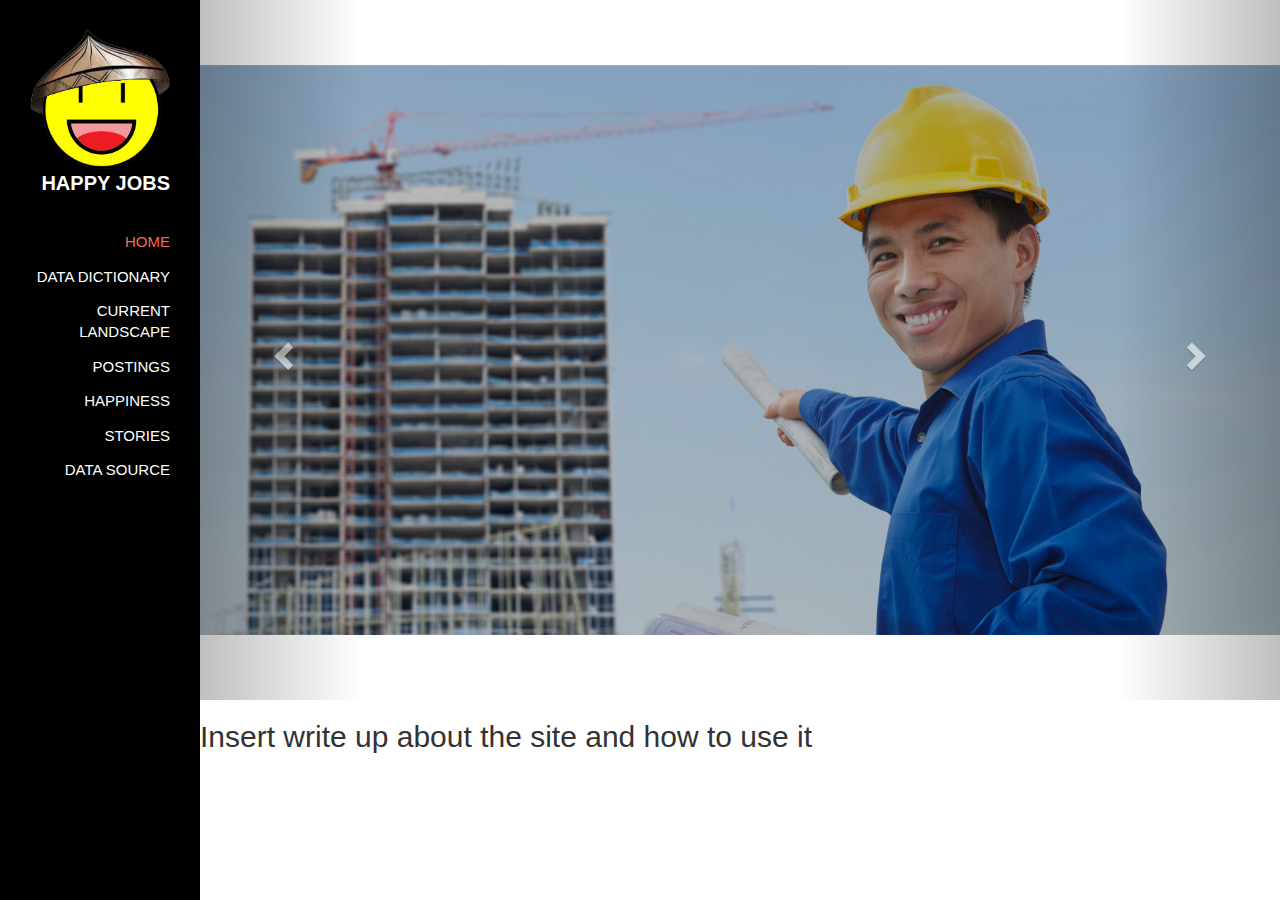
==== commit 5989c324: "created the website" ====
--- a/index.html
+++ b/index.html
@@ -1,7 +1,7 @@
 <!DOCTYPE html>
 <html lang="en">
   <head>
-    <title>Shutter &mdash; Colorlib Website Template</title>
+    <title>Happy Jobs</title>
     <meta charset="utf-8">
     <meta name="viewport" content="width=device-width, initial-scale=1, shrink-to-fit=no">
 
@@ -23,6 +23,11 @@
 
     <link rel="stylesheet" href="css/style.css">
 
+    <link rel="stylesheet" href="https://maxcdn.bootstrapcdn.com/bootstrap/3.4.0/css/bootstrap.min.css">
+    <script src="https://ajax.googleapis.com/ajax/libs/jquery/3.3.1/jquery.min.js"></script>
+    <script src="https://maxcdn.bootstrapcdn.com/bootstrap/3.4.0/js/bootstrap.min.js"></script>
+
+
   </head>
   <body>
 
@@ -41,29 +46,75 @@
   <header class="header-bar d-flex d-lg-block align-items-center" data-aos="fade-left">
 
     <div class="site-logo">
-      <img src="images/about.jpg" alt="Image" class="img-fluid">
-      <a href="index.html">What Sparks Joy?</a>
+      <img src="images/smileyhat.png" alt="Image" class="img-fluid">
+      <a href="index.html">Happy Jobs</a>
     </div>
 
     <div class="d-inline-block d-xl-none ml-md-0 ml-auto py-3" style="position: relative; top: 3px;"><a href="#" class="site-menu-toggle js-menu-toggle text-white"><span class="icon-menu h3"></span></a></div>
 
     <div class="main-menu">
       <ul class="js-clone-nav">
-        <li class="active"><a href="index.html">Home</a></li>
-        <li><a href="photos.html">Photos</a></li>
-        <li><a href="bio.html">Bio</a></li>
-        <li><a href="blog.html">Blog</a></li>
-        <li><a href="contact.html">Contact</a></li>
+        <li class="active"><a href="index.html" style="font-size: 15px">Home</a></li>
+        <li><a href="datadict.html" style="font-size: 15px">Data Dictionary</a></li>
+        <li><a href="current.html" style="font-size: 15px">Current Landscape</a></li>        
+        <li><a href="postings.html" style="font-size: 15px">Postings</a></li>
+        <li><a href="happiness.html" style="font-size: 15px">Happiness</a></li>
+        <li><a href="stories.html" style="font-size: 15px">Stories</a></li>
+        <li><a href="datasource.html" style="font-size: 15px">Data Source</a></li>        
       </ul>
-      <ul class="social js-clone-nav">
-        <li><a href="#"><span class="icon-facebook"></span></a></li>
-        <li><a href="#"><span class="icon-twitter"></span></a></li>
-        <li><a href="#"><span class="icon-instagram"></span></a></li>
-      </ul>
     </div>
   </header>
+
   <main class="main-content">
-    <div class="container-fluid photos">
+    <div id="myCarousel" class="carousel slide" data-ride="carousel">
+      <!-- Indicators -->
+      <ol class="carousel-indicators">
+        <li data-target="#myCarousel" data-slide-to="0" class="active"></li>
+        <li data-target="#myCarousel" data-slide-to="1"></li>
+        <li data-target="#myCarousel" data-slide-to="2"></li>
+        <li data-target="#myCarousel" data-slide-to="3"></li>
+        <li data-target="#myCarousel" data-slide-to="4"></li>
+      </ol>
+
+      <!-- Wrapper for slides -->
+      <div class="carousel-inner">
+        <div class="item active">
+          <img src="images/engineer.jpg" alt="Engineer">
+        </div>
+
+        <div class="item">
+          <img src="images/nurse.jpg" alt="Nurse">
+        </div>
+
+        <div class="item">
+          <img src="images/chef.jpg" alt="Chef">
+        </div>
+
+        <div class="item">
+          <img src="images/teacher.jpg" alt="Teacher">
+        </div>
+
+        <div class="item">
+          <img src="images/construction.jpg" alt="Construction">
+        </div>
+      </div>
+
+      <!-- Left and right controls -->
+      <a class="left carousel-control" href="#myCarousel" data-slide="prev">
+        <span class="glyphicon glyphicon-chevron-left"></span>
+        <span class="sr-only">Previous</span>
+      </a>
+      <a class="right carousel-control" href="#myCarousel" data-slide="next">
+        <span class="glyphicon glyphicon-chevron-right"></span>
+        <span class="sr-only">Next</span>
+      </a>
+    </div>
+    <div>
+      <h2>Insert write up about the site and how to use it</h2>
+    </div>
+
+
+    <!-- <div class="container-fluid photos">
       <div class="row align-items-stretch">
 
         <div class="col-6 col-md-6 col-lg-8" data-aos="fade-up">
@@ -292,13 +343,13 @@
       <div class="row justify-content-center">
         <div class="col-md-12 text-center py-5">
           <p>
-        <!-- Link back to Colorlib can't be removed. Template is licensed under CC BY 3.0. -->
+        <!-- Link back to Colorlib can't be removed. Template is licensed under CC BY 3.0.
         Copyright &copy;<script>document.write(new Date().getFullYear());</script> All rights reserved | This template is made with <i class="icon-heart" aria-hidden="true"></i> by <a href="https://colorlib.com" target="_blank" >Colorlib</a>
-        <!-- Link back to Colorlib can't be removed. Template is licensed under CC BY 3.0. -->
+        <!-- Link back to Colorlib can't be removed. Template is licensed under CC BY 3.0.
       </p>
         </div>
       </div>
-    </div>
+    </div> -->
   </main>
 
 </div> <!-- .site-wrap -->
--- a/css/style.css
+++ b/css/style.css
@@ -4,7 +4,9 @@
   color: gray;
   font-weight: 400;
   font-size: 1rem;
-  background: #000; }
+  background: #000; 
+  overflow-x: hidden;
+}
 
 ::-moz-selection {
   background: #000;
@@ -642,7 +644,9 @@
 
 .main-content {
   float: right;
-  width: calc(100% - 200px); }
+  width: calc(100% - 200px); 
+  height: 100%;
+}
   @media (max-width: 991.98px) {
     .main-content {
       width: 100%;
@@ -759,3 +763,26 @@
     .custom-pagination a:hover {
       background: #ef6c57;
       color: #fff; }
+
+      .carousel-inner > .item {
+  height: 100vh;
+}
+
+.carousel-inner > .item {
+  height: 700px;
+}
+
+.carousel-inner > .item > img {
+  position: absolute;
+  top: 50%;
+  left: 50%;
+  -webkit-transform: translate(-50%, -50%);
+  -ms-transform: translate(-50%, -50%);
+  transform: translate(-50%, -50%);
+  width: auto;
+}
+
+.carousel-control.left,
+.carousel-control.right {
+  background-image: none;
+}
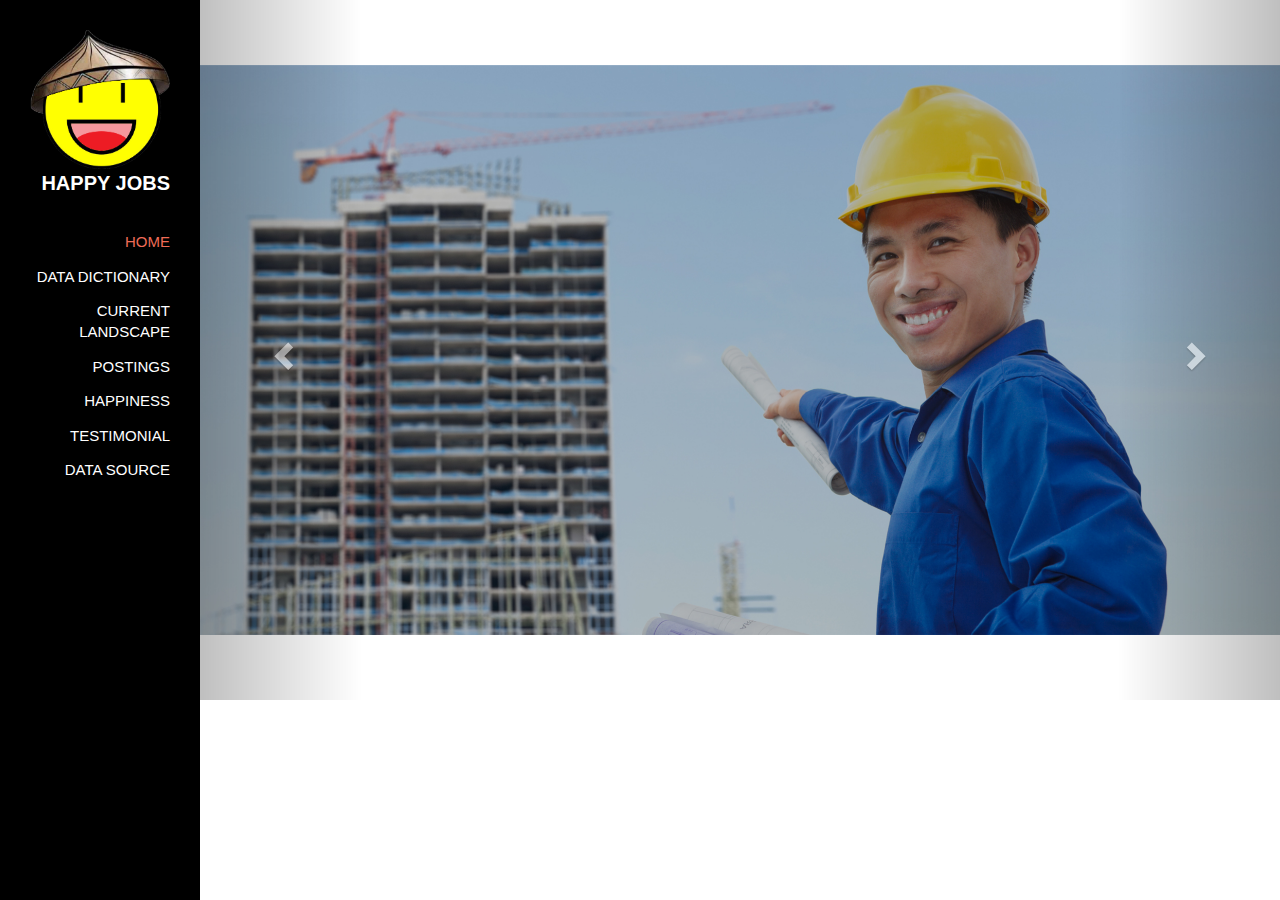
==== commit aebca29d: "added testimonials" ====
--- a/index.html
+++ b/index.html
@@ -59,7 +59,7 @@
         <li><a href="current.html" style="font-size: 15px">Current Landscape</a></li>        
         <li><a href="postings.html" style="font-size: 15px">Postings</a></li>
         <li><a href="happiness.html" style="font-size: 15px">Happiness</a></li>
-        <li><a href="stories.html" style="font-size: 15px">Stories</a></li>
+        <li><a href="stories.html" style="font-size: 15px">Testimonial</a></li>
         <li><a href="datasource.html" style="font-size: 15px">Data Source</a></li>        
       </ul>
     </div>
@@ -109,247 +109,6 @@
         <span class="sr-only">Next</span>
       </a>
     </div>
-    <div>
-      <h2>Insert write up about the site and how to use it</h2>
-    </div>
-
-
-    <!-- <div class="container-fluid photos">
-      <div class="row align-items-stretch">
-
-        <div class="col-6 col-md-6 col-lg-8" data-aos="fade-up">
-          <a href="single.html" class="d-block photo-item">
-            <img src="images/img_4.jpg" alt="Image" class="img-fluid">
-            <div class="photo-text-more">
-              <div class="photo-text-more">
-              <h3 class="heading">Photos Title Here</h3>
-              <span class="meta">42 Photos</span>
-            </div>
-            </div>
-          </a>
-        </div>
-        <div class="col-6 col-md-6 col-lg-4" data-aos="fade-up" data-aos-delay="100">
-          <a href="single.html" class="d-block photo-item">
-            <img src="images/img_5.jpg" alt="Image" class="img-fluid">
-            <div class="photo-text-more">
-              <div class="photo-text-more">
-              <h3 class="heading">Photos Title Here</h3>
-              <span class="meta">42 Photos</span>
-            </div>
-            </div>
-          </a>
-        </div>
-
-        <div class="col-6 col-md-6 col-lg-3" data-aos="fade-up">
-          <a href="single.html" class="d-block photo-item">
-            <img src="images/img_1.jpg" alt="Image" class="img-fluid">
-            <div class="photo-text-more">
-              <h3 class="heading">Photos Title Here</h3>
-              <span class="meta">42 Photos</span>
-            </div>
-          </a>
-        </div>
-        <div class="col-6 col-md-6 col-lg-6" data-aos="fade-up" data-aos-delay="200">
-          <a href="single.html" class="d-block photo-item">
-            <img src="images/img_2.jpg" alt="Image" class="img-fluid">
-            <div class="photo-text-more">
-              <div class="photo-text-more">
-              <h3 class="heading">Photos Title Here</h3>
-              <span class="meta">42 Photos</span>
-            </div>
-            </div>
-          </a>
-        </div>
-        <div class="col-6 col-md-6 col-lg-3" data-aos="fade-up" data-aos-delay="300">
-          <a href="single.html" class="d-block photo-item">
-            <img src="images/img_3.jpg" alt="Image" class="img-fluid">
-            <div class="photo-text-more">
-              <div class="photo-text-more">
-              <h3 class="heading">Photos Title Here</h3>
-              <span class="meta">42 Photos</span>
-            </div>
-            </div>
-          </a>
-        </div>
-
-
-
-        <div class="col-6 col-md-6 col-lg-6" data-aos="fade-up" data-aos-delay="">
-          <a href="single.html" class="d-block photo-item">
-            <img src="images/img_6.jpg" alt="Image" class="img-fluid">
-            <div class="photo-text-more">
-              <div class="photo-text-more">
-              <h3 class="heading">Photos Title Here</h3>
-              <span class="meta">42 Photos</span>
-            </div>
-            </div>
-          </a>
-        </div>
-        <div class="col-6 col-md-6 col-lg-6" data-aos="fade-up" data-aos-delay="100">
-          <a href="single.html" class="d-block photo-item">
-            <img src="images/img_7.jpg" alt="Image" class="img-fluid">
-            <div class="photo-text-more">
-              <div class="photo-text-more">
-              <h3 class="heading">Photos Title Here</h3>
-              <span class="meta">42 Photos</span>
-            </div>
-            </div>
-          </a>
-        </div>
-
-
-        <div class="col-6 col-md-6 col-lg-4" data-aos="fade-up" data-aos-delay="">
-          <a href="single.html" class="d-block photo-item">
-            <img src="images/img_8.jpg" alt="Image" class="img-fluid">
-            <div class="photo-text-more">
-              <div class="photo-text-more">
-              <h3 class="heading">Photos Title Here</h3>
-              <span class="meta">42 Photos</span>
-            </div>
-            </div>
-          </a>
-        </div>
-        <div class="col-6 col-md-6 col-lg-4" data-aos="fade-up" data-aos-delay="100">
-          <a href="single.html" class="d-block photo-item">
-            <img src="images/img_9.jpg" alt="Image" class="img-fluid">
-            <div class="photo-text-more">
-              <div class="photo-text-more">
-              <h3 class="heading">Photos Title Here</h3>
-              <span class="meta">42 Photos</span>
-            </div>
-            </div>
-          </a>
-        </div>
-        <div class="col-6 col-md-6 col-lg-4" data-aos="fade-up" data-aos-delay="200">
-          <a href="single.html" class="d-block photo-item">
-            <img src="images/img_10.jpg" alt="Image" class="img-fluid">
-            <div class="photo-text-more">
-              <div class="photo-text-more">
-              <h3 class="heading">Photos Title Here</h3>
-              <span class="meta">42 Photos</span>
-            </div>
-            </div>
-          </a>
-        </div>
-
-
-        <div class="col-6 col-md-6 col-lg-3" data-aos="fade-up" data-aos-delay="">
-          <a href="single.html" class="d-block photo-item">
-            <img src="images/img_1.jpg" alt="Image" class="img-fluid">
-            <div class="photo-text-more">
-              <div class="photo-text-more">
-              <h3 class="heading">Photos Title Here</h3>
-              <span class="meta">42 Photos</span>
-            </div>
-            </div>
-          </a>
-        </div>
-        <div class="col-6 col-md-6 col-lg-6" data-aos="fade-up" data-aos-delay="100">
-          <a href="single.html" class="d-block photo-item">
-            <img src="images/img_2.jpg" alt="Image" class="img-fluid">
-            <div class="photo-text-more">
-              <div class="photo-text-more">
-              <h3 class="heading">Photos Title Here</h3>
-              <span class="meta">42 Photos</span>
-            </div>
-            </div>
-          </a>
-        </div>
-        <div class="col-6 col-md-6 col-lg-3" data-aos="fade-up" data-aos-delay="200">
-          <a href="single.html" class="d-block photo-item">
-            <img src="images/img_3.jpg" alt="Image" class="img-fluid">
-            <div class="photo-text-more">
-              <div class="photo-text-more">
-              <h3 class="heading">Photos Title Here</h3>
-              <span class="meta">42 Photos</span>
-            </div>
-            </div>
-          </a>
-        </div>
-
-        <div class="col-6 col-md-6 col-lg-8" data-aos="fade-up" data-aos-delay="">
-          <a href="single.html" class="d-block photo-item">
-            <img src="images/img_4.jpg" alt="Image" class="img-fluid">
-            <div class="photo-text-more">
-              <div class="photo-text-more">
-              <h3 class="heading">Photos Title Here</h3>
-              <span class="meta">42 Photos</span>
-            </div>
-            </div>
-          </a>
-        </div>
-        <div class="col-6 col-md-6 col-lg-4" data-aos="fade-up" data-aos-delay="100">
-          <a href="single.html" class="d-block photo-item">
-            <img src="images/img_5.jpg" alt="Image" class="img-fluid">
-            <div class="photo-text-more">
-              <div class="photo-text-more">
-              <h3 class="heading">Photos Title Here</h3>
-              <span class="meta">42 Photos</span>
-            </div>
-            </div>
-          </a>
-        </div>
-
-        <div class="col-6 col-md-6 col-lg-6" data-aos="fade-up" data-aos-delay="">
-          <a href="single.html" class="d-block photo-item">
-            <img src="images/img_6.jpg" alt="Image" class="img-fluid">
-            <div class="photo-text-more">
-              <div class="photo-text-more">
-              <h3 class="heading">Photos Title Here</h3>
-              <span class="meta">42 Photos</span>
-            </div>
-            </div>
-          </a>
-        </div>
-        <div class="col-6 col-md-6 col-lg-6" data-aos="fade-up" data-aos-delay="100">
-          <a href="single.html" class="d-block photo-item">
-            <img src="images/img_7.jpg" alt="Image" class="img-fluid">
-            <div class="photo-text-more">
-              <div class="photo-text-more">
-              <h3 class="heading">Photos Title Here</h3>
-              <span class="meta">42 Photos</span>
-            </div>
-            </div>
-          </a>
-        </div>
-
-
-        <div class="col-6 col-md-6 col-lg-4" data-aos="fade-up" data-aos-delay="">
-          <a href="single.html" class="d-block photo-item">
-            <img src="images/img_8.jpg" alt="Image" class="img-fluid">
-            <div class="photo-text-more">
-              <div class="photo-text-more">
-              <h3 class="heading">Photos Title Here</h3>
-              <span class="meta">42 Photos</span>
-            </div>
-            </div>
-          </a>
-        </div>
-        <div class="col-6 col-md-6 col-lg-8" data-aos="fade-up" data-aos-delay="100">
-          <a href="single.html" class="d-block photo-item">
-            <img src="images/img_9.jpg" alt="Image" class="img-fluid">
-            <div class="photo-text-more">
-              <div class="photo-text-more">
-              <h3 class="heading">Photos Title Here</h3>
-              <span class="meta">42 Photos</span>
-            </div>
-            </div>
-          </a>
-        </div>
-
-
-      </div>
-
-      <div class="row justify-content-center">
-        <div class="col-md-12 text-center py-5">
-          <p>
-        <!-- Link back to Colorlib can't be removed. Template is licensed under CC BY 3.0.
-        Copyright &copy;<script>document.write(new Date().getFullYear());</script> All rights reserved | This template is made with <i class="icon-heart" aria-hidden="true"></i> by <a href="https://colorlib.com" target="_blank" >Colorlib</a>
-        <!-- Link back to Colorlib can't be removed. Template is licensed under CC BY 3.0.
-      </p>
-        </div>
-      </div>
-    </div> -->
   </main>
 
 </div> <!-- .site-wrap -->
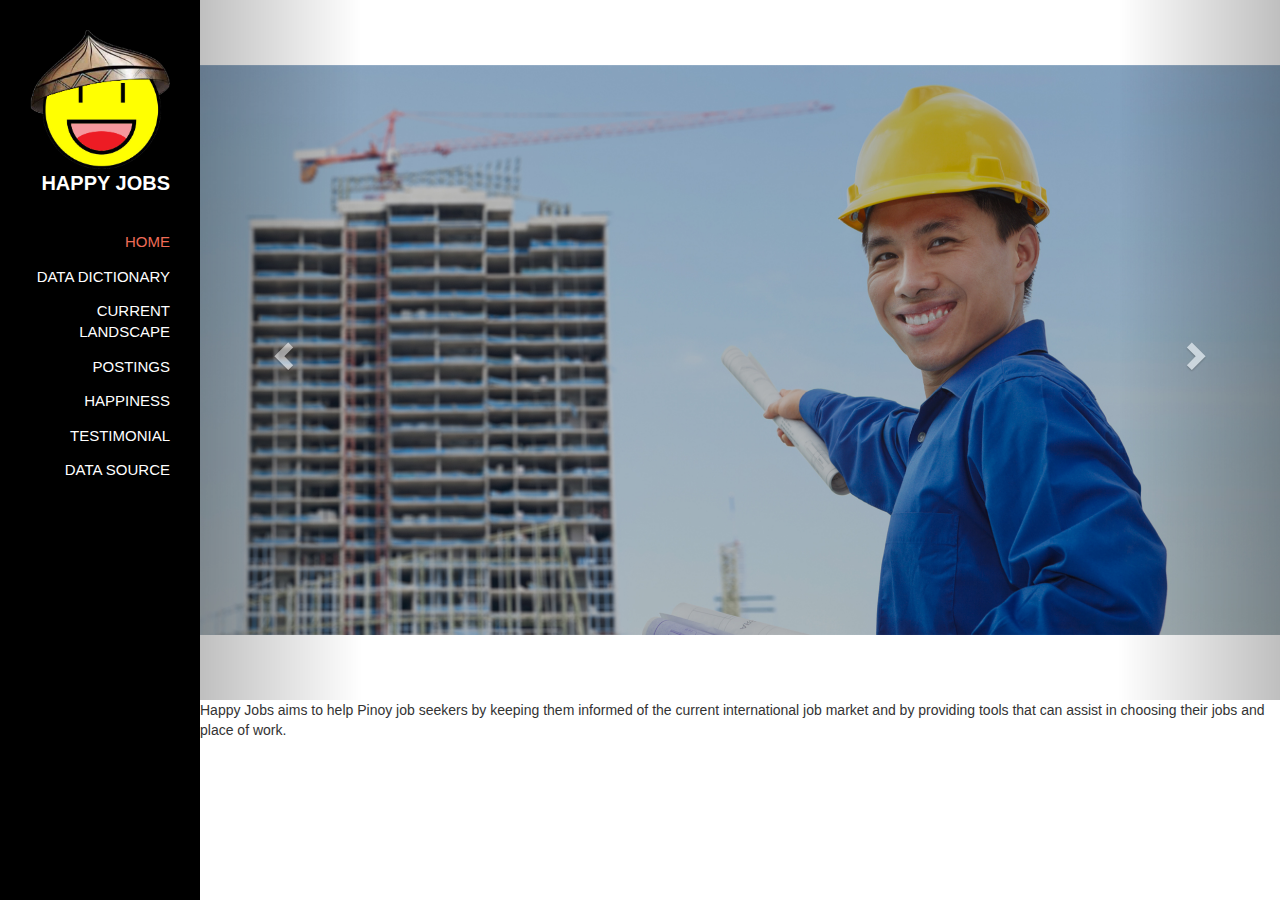
==== commit 18d8f47e: "added description" ====
--- a/index.html
+++ b/index.html
@@ -109,6 +109,9 @@
         <span class="sr-only">Next</span>
       </a>
     </div>
+    <div>
+      Happy Jobs aims to help Pinoy job seekers by keeping them informed of the current international job market and by providing tools that can assist in choosing their jobs and place of work.  
+    </div>
   </main>
 
 </div> <!-- .site-wrap -->
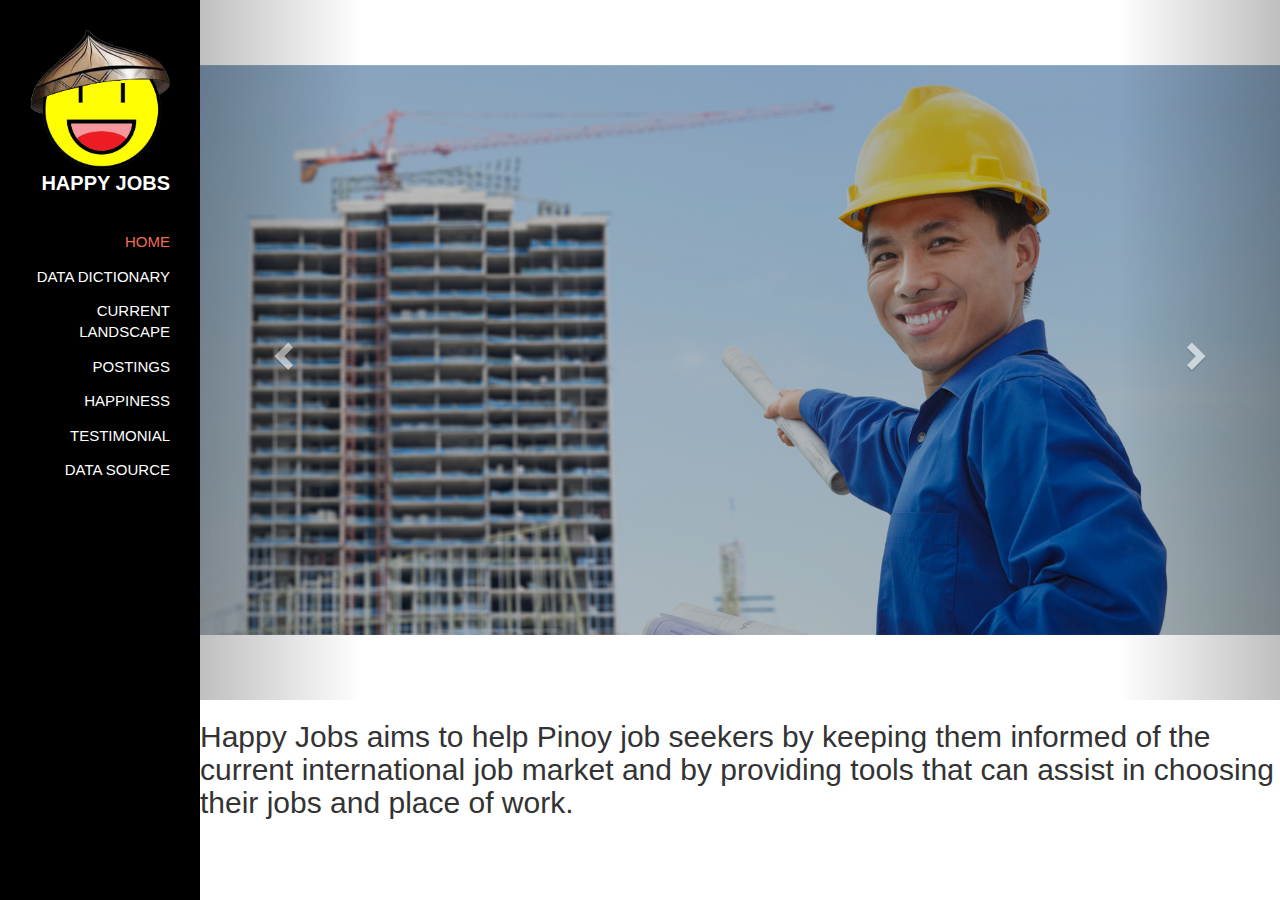
==== commit bd837054: "changed font size" ====
--- a/index.html
+++ b/index.html
@@ -110,7 +110,7 @@
       </a>
     </div>
     <div>
-      Happy Jobs aims to help Pinoy job seekers by keeping them informed of the current international job market and by providing tools that can assist in choosing their jobs and place of work.  
+      <h2>Happy Jobs aims to help Pinoy job seekers by keeping them informed of the current international job market and by providing tools that can assist in choosing their jobs and place of work.</h2>
     </div>
   </main>
 
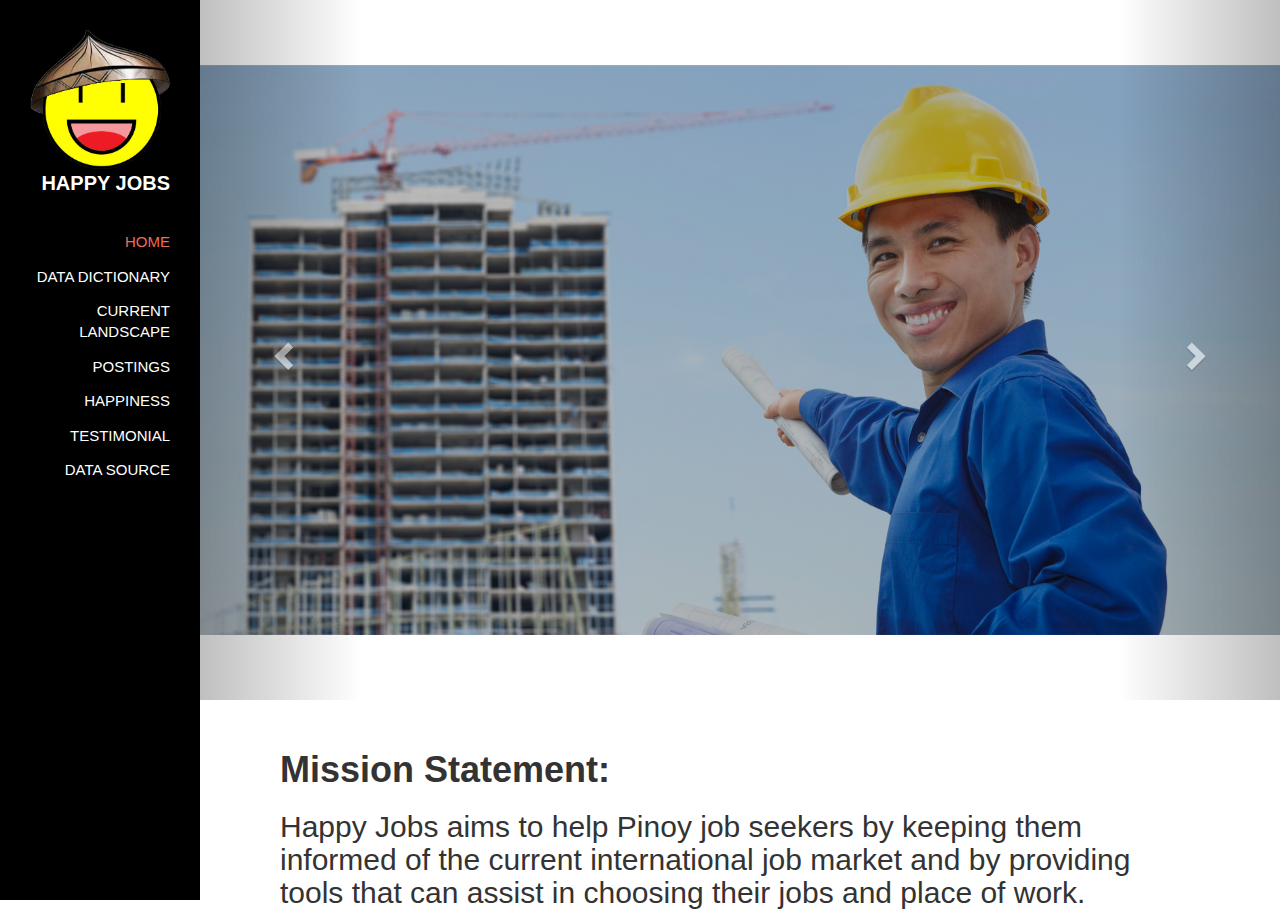
==== commit d8c8e897: "changed mission statement" ====
--- a/index.html
+++ b/index.html
@@ -109,8 +109,13 @@
         <span class="sr-only">Next</span>
       </a>
     </div>
-    <div>
-      <h2>Happy Jobs aims to help Pinoy job seekers by keeping them informed of the current international job market and by providing tools that can assist in choosing their jobs and place of work.</h2>
+    <div class="row">
+      <div class="row justify-content-center">    
+        <div class="col-md-10 pt-5">
+          <h1><b>Mission Statement:</b></h1>
+          <h2>Happy Jobs aims to help Pinoy job seekers by keeping them informed of the current international job market and by providing tools that can assist in choosing their jobs and place of work.</h2>
+        </div>    
+      </div>
     </div>
   </main>
 
